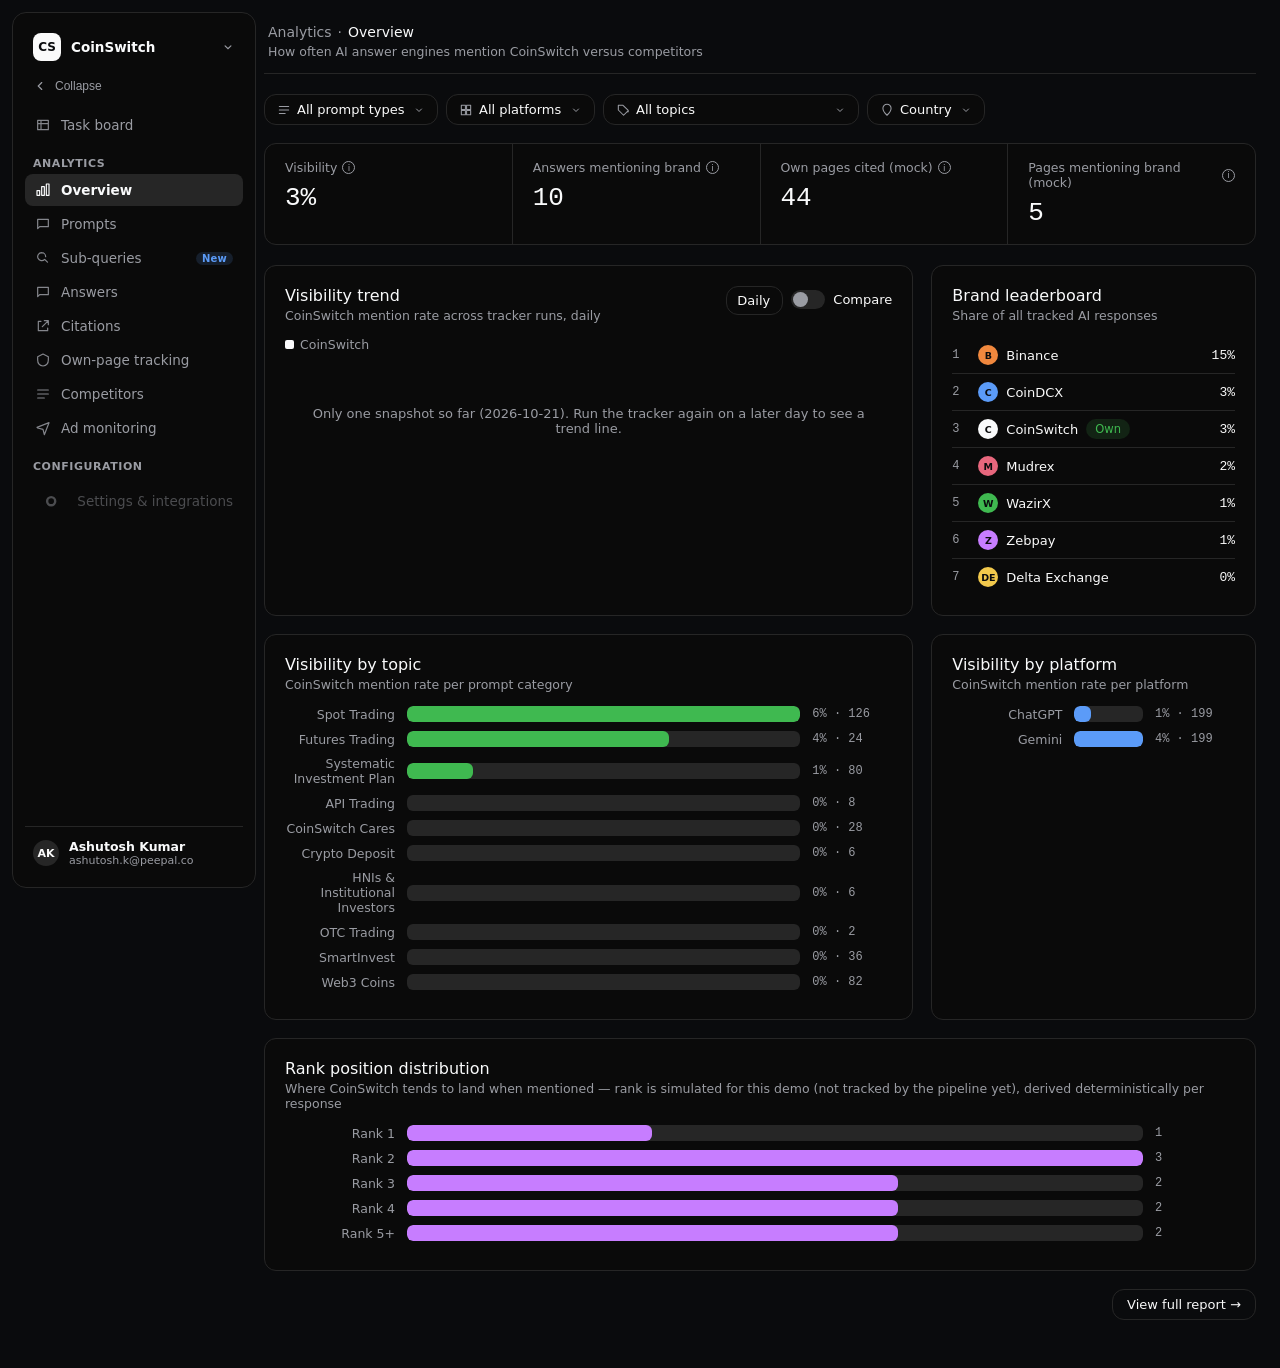
==== index.html @ d5705099 "Rebuild dashboard as dark-mode analytics UI with 9-page sidebar nav Retheme to the near-monochrome d" ====
<!DOCTYPE html>
<html lang="en">
<head>
<meta charset="UTF-8">
<meta name="viewport" content="width=device-width, initial-scale=1.0">
<title>AI Visibility Tracker — Overview</title>
<link rel="stylesheet" href="assets/style.css">
</head>
<body>
<div class="app-shell">
  <div class="main-area">
    <div class="content-wrap">
      <div id="title-bar"></div>

      <div class="filter-bar" id="filter-bar">
        <span class="filter-spacer"></span>
      </div>

      <div class="metric-strip" id="metric-strip"></div>

      <div class="content-grid">
        <div class="card">
          <div class="card-head">
            <div>
              <h2 class="card-title">Visibility trend</h2>
              <p class="card-sub">CoinSwitch mention rate across tracker runs, daily</p>
            </div>
            <div class="card-tools">
              <label class="filter-pill" style="padding:6px 10px;">
                <select id="group-by"><option value="daily">Daily</option></select>
              </label>
              <span id="compare-switch-mount"></span>
            </div>
          </div>
          <div class="legend" id="trend-legend"></div>
          <div id="trend-chart"></div>
        </div>

        <div class="card">
          <div class="card-head">
            <div>
              <h2 class="card-title">Brand leaderboard</h2>
              <p class="card-sub">Share of all tracked AI responses</p>
            </div>
          </div>
          <div id="leaderboard"></div>
        </div>
      </div>

      <div class="content-grid">
        <div class="card">
          <div class="card-head">
            <div>
              <h2 class="card-title">Visibility by topic</h2>
              <p class="card-sub">CoinSwitch mention rate per prompt category</p>
            </div>
          </div>
          <div id="topic-bars"></div>
        </div>
        <div class="card">
          <div class="card-head">
            <div>
              <h2 class="card-title">Visibility by platform</h2>
              <p class="card-sub">CoinSwitch mention rate per platform</p>
            </div>
          </div>
          <div id="platform-bars"></div>
        </div>
      </div>

      <div class="card">
        <div class="card-head">
          <div>
            <h2 class="card-title">Rank position distribution</h2>
            <p class="card-sub">Where CoinSwitch tends to land when mentioned — rank is simulated for this demo (not tracked by the pipeline yet), derived deterministically per response</p>
          </div>
        </div>
        <div id="rank-bars"></div>
      </div>

      <div style="text-align:right; margin-top:4px;">
        <a class="btn btn-ghost" href="prompts.html">View full report →</a>
      </div>
    </div>
  </div>
</div>

<script src="assets/data.js"></script>
<script src="assets/mock-data.js"></script>
<script>
async function init() {
  renderNav('index.html');
  renderTitleBar(document.getElementById('title-bar'), 'Analytics', 'Overview', 'How often AI answer engines mention CoinSwitch versus competitors');

  const data = await loadData();
  const { competitors, platforms, runs } = data;
  const OWN = competitors.includes(OWN_BRAND) ? OWN_BRAND : competitors[0];

  // filters (date range / prompt type / platform / topic / country)
  const bar = document.getElementById('filter-bar');
  const spacer = bar.querySelector('.filter-spacer');
  const categories = [...new Set(runs.map(r => r.category).filter(Boolean))].sort();
  const fType = buildFilterPill(bar, 'type', 'All prompt types', ['Branded', 'Non-branded']);
  const fPlatform = buildFilterPill(bar, 'platform', 'All platforms', platforms);
  const fTopic = buildFilterPill(bar, 'topic', 'All topics', categories);
  const fCountry = buildFilterPill(bar, 'country', 'Country', ['India']);
  bar.insertBefore(fType.closest('.filter-pill'), spacer);
  bar.insertBefore(fPlatform.closest('.filter-pill'), spacer);
  bar.insertBefore(fTopic.closest('.filter-pill'), spacer);
  bar.insertBefore(fCountry.closest('.filter-pill'), spacer);

  const compareMount = document.getElementById('compare-switch-mount');
  let compareOn = false;
  buildSwitch(compareMount, 'Compare', false, (val) => { compareOn = val; renderAll(); });

  function filteredRuns() {
    return runs.filter(r =>
      (!fPlatform.value || r.platform === fPlatform.value) &&
      (!fTopic.value || r.category === fTopic.value) &&
      (!fType.value || classifyPromptType(r.prompt, competitors) === fType.value)
    );
  }

  async function renderAll() {
    const fr = filteredRuns();
    const totalRuns = fr.length;
    const uniquePrompts = new Set(fr.map(r => r.prompt)).size;
    const ownRuns = fr.filter(r => r.mentions.includes(OWN));
    const mentionRate = totalRuns ? Math.round((ownRuns.length / totalRuns) * 100) : 0;

    // mock-derived metrics the real pipeline doesn't capture
    const ownPages = mockOwnPages();
    const ownPagesCited = ownPages.reduce((n, p) => n + p.citations, 0);
    const pagesWithMentions = ownPages.filter(p => p.mentions > 0).length;

    document.getElementById('metric-strip').innerHTML = [
      { label: 'Visibility', info: 'Share of filtered responses mentioning CoinSwitch', value: mentionRate + '%' },
      { label: 'Answers mentioning brand', info: 'Responses naming CoinSwitch', value: String(ownRuns.length) },
      { label: 'Own pages cited (mock)', info: 'Simulated — citations.json not yet tracked by the pipeline', value: String(ownPagesCited) },
      { label: 'Pages mentioning brand (mock)', info: 'Simulated own-page tracking sample', value: String(pagesWithMentions) },
    ].map(m => `
      <div class="metric-cell">
        <div class="metric-label">${esc(m.label)} <span class="info" title="${esc(m.info)}">i</span></div>
        <div class="metric-value mono">${esc(m.value)}</div>
      </div>
    `).join('');

    // trend chart
    const history = await loadHistory();
    document.getElementById('trend-legend').innerHTML = (compareOn ? competitors : [OWN]).map(c => `
      <div class="legend-item"><span class="legend-dot" style="background:${c === OWN ? 'var(--white-line)' : colorForBrand(c, competitors)}"></span>${esc(c)}</div>
    `).join('');
    renderTrendChart(document.getElementById('trend-chart'), history, competitors, { compareOn, ownBrand: OWN });

    // leaderboard
    const counts = brandCounts(competitors, fr);
    const sorted = competitors.map(c => ({ name: c, count: counts[c] || 0, pct: totalRuns ? Math.round(((counts[c] || 0) / totalRuns) * 100) : 0 }))
      .sort((a, b) => b.count - a.count);
    document.getElementById('leaderboard').innerHTML = totalRuns ? sorted.map((d, i) => `
      <div class="leader-row">
        <div class="leader-rank">${i + 1}</div>
        <div class="leader-name">${brandInitialsHTML(d.name, competitors)} ${esc(d.name)} ${d.name === OWN ? chip('Own', 'own') : ''}</div>
        <div class="leader-value">${d.pct}%</div>
      </div>
    `).join('') : '<div class="empty-state">No data yet.</div>';

    // topic-wise visibility (own brand mention rate per category)
    const topicRows = categories.map(cat => {
      const catRuns = fr.filter(r => r.category === cat);
      const pct = catRuns.length ? Math.round((catRuns.filter(r => r.mentions.includes(OWN)).length / catRuns.length) * 100) : 0;
      return { name: cat, pct, count: catRuns.length };
    }).sort((a, b) => b.pct - a.pct);
    const maxTopic = Math.max(1, ...topicRows.map(d => d.pct));
    document.getElementById('topic-bars').innerHTML = topicRows.length ? topicRows.map(d => `
      <div class="bar-row">
        <div class="name">${esc(d.name)}</div>
        <div class="bar-track"><div class="bar-fill" style="width:${(d.pct/maxTopic)*100}%; background:var(--green);"></div></div>
        <div class="count">${d.pct}% · ${d.count}</div>
      </div>
    `).join('') : '<div class="empty-state">No topics to show.</div>';

    // platform-wise visibility (own brand)
    const platRows = platforms.map(p => {
      const pRuns = fr.filter(r => r.platform === p);
      const pct = pRuns.length ? Math.round((pRuns.filter(r => r.mentions.includes(OWN)).length / pRuns.length) * 100) : 0;
      return { name: p, pct, count: pRuns.length };
    });
    const maxPlat = Math.max(1, ...platRows.map(d => d.pct));
    document.getElementById('platform-bars').innerHTML = platRows.length ? platRows.map(d => `
      <div class="bar-row">
        <div class="name">${esc(d.name)}</div>
        <div class="bar-track"><div class="bar-fill" style="width:${(d.pct/maxPlat)*100}%; background:var(--blue);"></div></div>
        <div class="count">${d.pct}% · ${d.count}</div>
      </div>
    `).join('') : '<div class="empty-state">No platforms to show.</div>';

    // rank distribution (simulated — see card subtitle)
    const rankCounts = { '1': 0, '2': 0, '3': 0, '4': 0, '5+': 0 };
    ownRuns.forEach(r => { const rk = String(mockRank(r, OWN)); if (rankCounts[rk] !== undefined) rankCounts[rk]++; });
    const maxRank = Math.max(1, ...Object.values(rankCounts));
    document.getElementById('rank-bars').innerHTML = ownRuns.length ? Object.entries(rankCounts).map(([rk, c]) => `
      <div class="bar-row">
        <div class="name">Rank ${esc(rk)}</div>
        <div class="bar-track"><div class="bar-fill" style="width:${(c/maxRank)*100}%; background:var(--series-5);"></div></div>
        <div class="count">${c}</div>
      </div>
    `).join('') : '<div class="empty-state">No mentions to rank yet.</div>';
  }

  setMetaLine(data);
  [fType, fPlatform, fTopic, fCountry].forEach(el => el.addEventListener('change', renderAll));
  renderAll();
}
init();
</script>
</body>
</html>
---- assets/style.css ----
:root {
  color-scheme: dark;
  --background: #0A0B0D;
  --card: hsl(0 0% 3.9%);
  --card-2: hsl(0 0% 6.5%);
  --muted: hsl(0 0% 14.9%);
  --border: hsl(0 0% 14.9%);
  --ring: hsl(0 0% 20%);
  --foreground: hsl(0 0% 98%);
  --title: #F9FAFB;
  --muted-fg: #9A9CA3;
  --table-header-fg: rgb(115,115,115);
  --radius: 8px;
  --radius-lg: 12px;

  --blue: #5B9BF8;
  --blue-soft: rgba(91,155,248,0.14);
  --green: #3FB950;
  --green-soft: rgba(63,185,80,0.14);
  --orange: #F0883E;
  --orange-soft: rgba(240,136,62,0.14);
  --grey-chip-fg: #B9BBC2;
  --grey-chip-bg: hsl(0 0% 16%);
  --white-line: #F9FAFB;

  --series-1: #F9FAFB;
  --series-2: #5B9BF8;
  --series-3: #F0883E;
  --series-4: #3FB950;
  --series-5: #C77DFF;
  --series-6: #F2C94C;
  --series-7: #E8677D;
  --series-other: #6B6E76;

  --font-sans: "Inter", -apple-system, "SF Pro Rounded", "Segoe UI", ui-rounded, system-ui, sans-serif;
  --font-mono: ui-monospace, "SF Mono", "Cascadia Mono", "Roboto Mono", Menlo, Consolas, monospace;
}

* { box-sizing: border-box; }
html, body { height: 100%; }
body {
  margin: 0;
  background: var(--background);
  color: var(--foreground);
  font-family: var(--font-sans);
  -webkit-font-smoothing: antialiased;
  font-size: 14px;
}
a { color: var(--blue); }
.mono { font-family: var(--font-mono); font-variant-numeric: tabular-nums; }

/* ---------------- App shell ---------------- */
.app-shell { display: flex; min-height: 100vh; }
.main-area { flex: 1; min-width: 0; padding: 16px 24px 48px 0; }
body.has-sidebar .main-area { margin-left: 264px; }
.content-wrap { max-width: 1280px; }
.content-wrap.full-bleed { max-width: none; }

.sidebar-toggle {
  display: none;
  position: fixed;
  top: 14px;
  left: 14px;
  z-index: 40;
  width: 38px;
  height: 38px;
  align-items: center;
  justify-content: center;
  background: var(--card);
  border: 1px solid var(--border);
  border-radius: var(--radius);
  color: var(--foreground);
  cursor: pointer;
}
.sidebar-toggle svg { width: 18px; height: 18px; }
.sidebar-overlay {
  display: none;
  position: fixed;
  inset: 0;
  background: rgba(0,0,0,0.55);
  z-index: 29;
}

.sidebar {
  position: fixed;
  top: 12px;
  left: 12px;
  bottom: 12px;
  width: 244px;
  background: var(--card);
  border: 1px solid var(--border);
  border-radius: 14px;
  padding: 12px;
  display: flex;
  flex-direction: column;
  z-index: 30;
  overflow: hidden;
}
.workspace-switch {
  display: flex;
  align-items: center;
  gap: 10px;
  padding: 8px;
  border-radius: var(--radius);
  cursor: default;
  user-select: none;
}
.workspace-switch:hover { background: var(--muted); }
.workspace-mark {
  display: inline-flex; align-items: center; justify-content: center;
  width: 28px; height: 28px; border-radius: 8px;
  background: var(--foreground); color: #0A0B0D;
  font-size: 12px; font-weight: 700; flex-shrink: 0;
}
.workspace-name { font-size: 13.5px; font-weight: 600; color: var(--title); flex: 1; }
.workspace-switch .chev { width: 14px; height: 14px; color: var(--muted-fg); }
.sidebar-collapse {
  display: flex; align-items: center; gap: 8px;
  background: none; border: none; color: var(--muted-fg);
  font-size: 12px; padding: 6px 8px; margin: 4px 0 10px; cursor: pointer; border-radius: var(--radius);
  width: 100%; text-align: left;
}
.sidebar-collapse:hover { background: var(--muted); color: var(--foreground); }
.sidebar-scroll { flex: 1; overflow-y: auto; display: flex; flex-direction: column; gap: 16px; padding-bottom: 8px; }
.sidebar-group-label {
  font-size: 11px; font-weight: 600; text-transform: uppercase; letter-spacing: 0.05em;
  color: var(--muted-fg); padding: 0 8px; margin-bottom: 4px;
}
.sidebar-nav { display: flex; flex-direction: column; gap: 2px; }
.sidebar a.nav-link, .sidebar .nav-link-disabled {
  display: flex; align-items: center; gap: 10px;
  padding: 8px 10px; font-size: 13.5px; font-weight: 500;
  color: var(--muted-fg); text-decoration: none; border-radius: var(--radius);
  white-space: nowrap; position: relative;
}
.sidebar a.nav-link svg { width: 16px; height: 16px; flex-shrink: 0; opacity: 0.85; }
.sidebar a.nav-link:hover { background: var(--muted); color: var(--foreground); }
.sidebar a.nav-link.active { background: var(--muted); color: var(--title); font-weight: 600; }
.sidebar a.nav-link.active svg { opacity: 1; }
.sidebar .nav-link-disabled { opacity: 0.45; cursor: default; }
.nav-badge-new {
  margin-left: auto; font-size: 10px; font-weight: 700; letter-spacing: 0.02em;
  color: var(--blue); background: var(--blue-soft); padding: 1px 6px; border-radius: 999px;
}
.sidebar-account {
  display: flex; align-items: center; gap: 10px; padding: 8px;
  border-top: 1px solid var(--border); margin-top: 8px; padding-top: 12px;
}
.sidebar-account .avatar {
  width: 26px; height: 26px; border-radius: 999px; background: var(--muted);
  display: flex; align-items: center; justify-content: center; font-size: 11px; font-weight: 600; flex-shrink: 0;
}
.sidebar-account .who { flex: 1; min-width: 0; }
.sidebar-account .who .name { font-size: 12.5px; font-weight: 600; color: var(--title); white-space: nowrap; overflow: hidden; text-overflow: ellipsis; }
.sidebar-account .who .email { font-size: 11px; color: var(--muted-fg); white-space: nowrap; overflow: hidden; text-overflow: ellipsis; }

@media (max-width: 900px) {
  .sidebar-toggle { display: inline-flex; }
  .sidebar { transform: translateX(-120%); transition: transform 0.2s ease; }
  body.sidebar-open .sidebar { transform: translateX(0); }
  body.sidebar-open .sidebar-overlay { display: block; }
  body.has-sidebar .main-area { margin-left: 0; }
  .main-area { padding-top: 60px; }
}

/* ---------------- Breadcrumb / title bar ---------------- */
.title-bar { padding: 8px 4px 14px; border-bottom: 1px solid var(--border); margin-bottom: 20px; }
.breadcrumb { font-size: 14px; font-weight: 500; }
.breadcrumb .section { color: var(--muted-fg); }
.breadcrumb .sep { color: var(--muted-fg); margin: 0 6px; }
.breadcrumb .page { color: var(--title); }
.page-sub { margin: 4px 0 0; font-size: 12.5px; color: var(--muted-fg); }

/* ---------------- Filter bar ---------------- */
.filter-bar { display: flex; flex-wrap: wrap; gap: 8px; margin-bottom: 18px; align-items: center; }
.filter-pill {
  display: inline-flex; align-items: center; gap: 6px;
  border: 1px solid var(--border); background: var(--card);
  color: var(--foreground); border-radius: var(--radius-lg);
  padding: 7px 12px; font-size: 13px; font-family: var(--font-sans);
  cursor: pointer; position: relative;
}
.filter-pill:hover { border-color: var(--ring); background: var(--card-2); }
.filter-pill svg.lead { width: 14px; height: 14px; color: var(--muted-fg); flex-shrink: 0; }
.filter-pill svg.chev { width: 12px; height: 12px; color: var(--muted-fg); flex-shrink: 0; }
.filter-pill select {
  appearance: none; background: none; border: none; color: var(--foreground);
  font-size: 13px; font-family: inherit; cursor: pointer; padding-right: 2px;
}
.filter-pill select:focus { outline: none; }
.filter-pill option { background: var(--card); color: var(--foreground); }
.filter-spacer { flex: 1; }

.dropdown-panel {
  position: absolute; top: calc(100% + 6px); left: 0; min-width: 220px; z-index: 20;
  background: var(--card-2); border: 1px solid var(--border); border-radius: var(--radius);
  padding: 8px; display: none;
}
.dropdown-panel.open { display: block; }
.dropdown-check { display: flex; align-items: center; gap: 8px; padding: 6px 8px; font-size: 13px; border-radius: 6px; cursor: pointer; }
.dropdown-check:hover { background: var(--muted); }
.dropdown-actions { display: flex; justify-content: space-between; padding: 8px 4px 2px; border-top: 1px solid var(--border); margin-top: 6px; }
.dropdown-actions button {
  background: none; border: none; color: var(--blue); font-size: 12.5px; cursor: pointer; font-family: inherit;
}

/* ---------------- Buttons ---------------- */
.btn {
  display: inline-flex; align-items: center; gap: 6px;
  border-radius: var(--radius-lg); padding: 7px 14px; font-size: 13px; font-weight: 500;
  font-family: var(--font-sans); cursor: pointer; border: 1px solid transparent;
  text-decoration: none;
}
.btn svg { width: 14px; height: 14px; }
.btn-primary { background: var(--foreground); color: #0A0B0D; }
.btn-primary:hover { opacity: 0.88; }
.btn-ghost { background: transparent; color: var(--foreground); border-color: var(--border); }
.btn-ghost:hover { background: var(--muted); }
.btn[disabled] { opacity: 0.4; cursor: not-allowed; }

/* ---------------- Metric strip ---------------- */
.metric-strip {
  display: flex; border: 1px solid var(--border); background: var(--card);
  border-radius: var(--radius-lg); margin-bottom: 20px; overflow: hidden; flex-wrap: wrap;
}
.metric-cell { flex: 1; min-width: 160px; padding: 16px 20px; position: relative; }
.metric-cell + .metric-cell { border-left: 1px solid var(--border); }
.metric-label { display: flex; align-items: center; gap: 5px; font-size: 12.5px; color: var(--muted-fg); margin-bottom: 8px; }
.metric-label .info { width: 13px; height: 13px; border-radius: 999px; border: 1px solid var(--muted-fg); color: var(--muted-fg); font-size: 9px; display: inline-flex; align-items: center; justify-content: center; cursor: help; flex-shrink: 0; }
.metric-value { font-family: var(--font-mono); font-size: 26px; font-weight: 500; color: var(--title); }
.metric-delta { font-size: 11.5px; margin-top: 4px; color: var(--muted-fg); }
.metric-delta.up { color: var(--green); }
.metric-delta.down { color: var(--orange); }

/* ---------------- Cards / grid ---------------- */
.card {
  background: var(--card); border: 1px solid var(--border); border-radius: var(--radius-lg);
  padding: 20px; margin-bottom: 18px;
}
.card-head { display: flex; align-items: flex-start; justify-content: space-between; gap: 12px; margin-bottom: 14px; }
.card-title { font-size: 16px; font-weight: 500; color: var(--title); margin: 0; }
.card-sub { font-size: 12.5px; color: var(--muted-fg); margin: 3px 0 0; }
.card-tools { display: flex; gap: 8px; align-items: center; flex-wrap: wrap; }

.content-grid { display: grid; grid-template-columns: 2fr 1fr; gap: 18px; align-items: stretch; }
@media (max-width: 980px) { .content-grid { grid-template-columns: 1fr; } }

.legend { display: flex; flex-wrap: wrap; gap: 14px; margin-bottom: 14px; }
.legend-item { display: flex; align-items: center; gap: 6px; font-size: 12.5px; color: var(--muted-fg); }
.legend-dot { width: 9px; height: 9px; border-radius: 2px; flex-shrink: 0; }

/* leaderboard */
.leader-row { display: flex; align-items: center; gap: 10px; padding: 8px 0; border-bottom: 1px solid var(--border); }
.leader-row:last-child { border-bottom: none; }
.leader-rank { width: 16px; font-size: 12px; color: var(--muted-fg); font-family: var(--font-mono); flex-shrink: 0; }
.leader-name { flex: 1; min-width: 0; font-size: 13px; display: flex; align-items: center; gap: 8px; }
.leader-value { font-family: var(--font-mono); font-size: 13px; color: var(--foreground); flex-shrink: 0; }

/* distribution bars */
.bar-row { display: flex; align-items: center; gap: 12px; margin-bottom: 9px; }
.bar-row .name { width: 110px; flex-shrink: 0; font-size: 12.5px; color: var(--muted-fg); text-align: right; }
.bar-track { flex: 1; background: var(--muted); border-radius: 6px; height: 16px; position: relative; overflow: hidden; }
.bar-fill { height: 100%; border-radius: 6px; }
.bar-row .count { width: 80px; flex-shrink: 0; font-size: 12px; color: var(--muted-fg); font-family: var(--font-mono); }

/* avatars / brand initials */
.brand-pill { display: inline-flex; align-items: center; gap: 7px; }
.initial-circle {
  width: 20px; height: 20px; border-radius: 999px; flex-shrink: 0;
  display: inline-flex; align-items: center; justify-content: center;
  font-size: 9.5px; font-weight: 700; color: #0A0B0D;
}
.initial-circle.lg { width: 28px; height: 28px; font-size: 11px; }
.platform-icon { width: 20px; height: 20px; border-radius: 999px; display: inline-flex; align-items: center; justify-content: center; font-size: 9.5px; font-weight: 700; color: #fff; flex-shrink: 0; }
.platform-overflow { width: 20px; height: 20px; border-radius: 999px; background: var(--muted); color: var(--muted-fg); font-size: 9.5px; display: inline-flex; align-items: center; justify-content: center; }
.platform-stack { display: inline-flex; }
.platform-stack .platform-icon, .platform-stack .platform-overflow { margin-left: -6px; border: 2px solid var(--card); }
.platform-stack .platform-icon:first-child { margin-left: 0; }

/* ---------------- Status chips ---------------- */
.chip { display: inline-flex; align-items: center; gap: 4px; font-size: 11.5px; font-weight: 500; padding: 3px 9px; border-radius: 999px; white-space: nowrap; }
.chip-own { background: var(--green-soft); color: var(--green); }
.chip-competitor { background: var(--orange-soft); color: var(--orange); }
.chip-neutral { background: var(--grey-chip-bg); color: var(--grey-chip-fg); }
.chip-new { background: var(--blue-soft); color: var(--blue); }
.chip-yes { background: var(--green-soft); color: var(--green); }
.chip-no { background: var(--grey-chip-bg); color: var(--grey-chip-fg); }
.mention-chip { display: inline-block; padding: 2px 8px; border-radius: 999px; font-size: 11px; color: #0A0B0D; margin: 2px 4px 2px 0; white-space: nowrap; font-weight: 600; }

/* ---------------- Table ---------------- */
.table-card { background: var(--card); border: 1px solid var(--border); border-radius: var(--radius-lg); overflow: hidden; margin-bottom: 18px; }
.table-scroll { overflow-x: auto; }
table { width: 100%; border-collapse: collapse; font-size: 14px; }
thead th {
  text-align: left; font-size: 14px; font-weight: 500; color: var(--table-header-fg);
  background: var(--card-2); padding: 12px 16px; white-space: nowrap; border-bottom: 1px solid var(--border);
}
thead th.num, tbody td.num { text-align: right; }
tbody td { padding: 14px 16px; border-bottom: 1px solid var(--border); vertical-align: top; color: var(--foreground); }
tbody tr:last-child td { border-bottom: none; }
tbody tr.clickable { cursor: pointer; }
tbody tr.clickable:hover { background: var(--card-2); }
td.mono, th.mono { font-family: var(--font-mono); }
.response-cell { max-width: 360px; color: var(--muted-fg); font-size: 12.5px; }
.no-mentions { color: var(--muted-fg); font-style: italic; font-size: 12.5px; }
.cell-link { color: var(--blue); text-decoration: none; }
.cell-link:hover { text-decoration: underline; }

.table-footer { display: flex; align-items: center; justify-content: space-between; gap: 12px; padding: 10px 16px; border-top: 1px solid var(--border); flex-wrap: wrap; }
.table-footer .rows-per-page { display: flex; align-items: center; gap: 6px; font-size: 12.5px; color: var(--muted-fg); }
.table-footer select { background: var(--card-2); color: var(--foreground); border: 1px solid var(--border); border-radius: 6px; padding: 4px 6px; font-size: 12.5px; }
.pagination { display: flex; align-items: center; gap: 4px; }
.pagination button {
  min-width: 28px; height: 28px; padding: 0 6px; border-radius: 6px; border: 1px solid transparent;
  background: none; color: var(--muted-fg); font-size: 12.5px; cursor: pointer; font-family: var(--font-mono);
}
.pagination button:hover { background: var(--muted); color: var(--foreground); }
.pagination button.active { background: var(--muted); color: var(--title); border-color: var(--border); }
.pagination button:disabled { opacity: 0.35; cursor: not-allowed; }
.pagination .ellipsis { color: var(--muted-fg); padding: 0 2px; }

/* heatmap */
.heatmap-scroll { overflow-x: auto; }
.heatmap { border-collapse: collapse; font-size: 13px; width: 100%; }
.heatmap th, .heatmap td { padding: 10px 14px; text-align: center; white-space: nowrap; border-bottom: 1px solid var(--border); }
.heatmap thead th { background: var(--card-2); color: var(--table-header-fg); font-weight: 500; font-size: 13px; }
.heatmap td.row-label, .heatmap th.row-label { text-align: left; position: sticky; left: 0; background: var(--card); color: var(--foreground); font-weight: 500; }
.heatmap td.pinned { position: sticky; left: 150px; font-weight: 600; }
.heatmap-cell { font-family: var(--font-mono); border-radius: 6px; padding: 4px 8px; display: inline-block; min-width: 36px; }

/* ---------------- Toggle / switch ---------------- */
.switch { position: relative; display: inline-flex; align-items: center; gap: 8px; cursor: pointer; font-size: 13px; color: var(--foreground); user-select: none; }
.switch input { display: none; }
.switch .track { width: 34px; height: 19px; background: var(--muted); border-radius: 999px; position: relative; transition: background 0.15s; flex-shrink: 0; }
.switch .thumb { position: absolute; top: 2px; left: 2px; width: 15px; height: 15px; border-radius: 999px; background: var(--muted-fg); transition: transform 0.15s, background 0.15s; }
.switch input:checked + .track { background: var(--blue-soft); }
.switch input:checked + .track .thumb { transform: translateX(15px); background: var(--blue); }

/* ---------------- Search input ---------------- */
.search-input { position: relative; display: inline-flex; align-items: center; }
.search-input svg { position: absolute; left: 10px; width: 14px; height: 14px; color: var(--muted-fg); pointer-events: none; }
.search-input input {
  background: var(--card); border: 1px solid var(--border); border-radius: var(--radius-lg);
  padding: 7px 12px 7px 30px; font-size: 13px; color: var(--foreground); font-family: inherit; min-width: 200px;
}
.search-input input:focus { outline: none; border-color: var(--ring); }

/* ---------------- Empty state ---------------- */
.empty-state { text-align: center; padding: 40px 10px; color: var(--muted-fg); font-size: 13px; }

/* ---------------- Drawer ---------------- */
.drawer-overlay { position: fixed; inset: 0; background: rgba(0,0,0,0.6); z-index: 50; opacity: 0; pointer-events: none; transition: opacity 0.18s; }
.drawer-overlay.open { opacity: 1; pointer-events: auto; }
.drawer {
  position: fixed; top: 0; right: 0; bottom: 0; width: min(460px, 94vw);
  background: var(--card); border-left: 1px solid var(--border); z-index: 51;
  transform: translateX(100%); transition: transform 0.2s ease; display: flex; flex-direction: column;
}
.drawer-overlay.open .drawer { transform: translateX(0); }
.drawer-head { display: flex; align-items: center; justify-content: space-between; padding: 16px 18px; border-bottom: 1px solid var(--border); }
.drawer-head .title { font-size: 14px; font-weight: 500; color: var(--title); }
.drawer-close { background: none; border: none; color: var(--muted-fg); cursor: pointer; width: 26px; height: 26px; border-radius: 6px; }
.drawer-close:hover { background: var(--muted); color: var(--foreground); }
.drawer-body { padding: 18px; overflow-y: auto; flex: 1; }
.drawer-section { margin-bottom: 18px; }
.drawer-label { font-size: 11.5px; color: var(--muted-fg); margin-bottom: 6px; text-transform: uppercase; letter-spacing: 0.04em; }
.prompt-bubble { background: var(--muted); border-radius: 12px; padding: 12px 14px; font-size: 13.5px; line-height: 1.5; }
.answer-text { font-size: 13.5px; line-height: 1.65; color: var(--foreground); white-space: pre-wrap; }
.source-chip-list { display: flex; flex-wrap: wrap; gap: 6px; }

/* ---------------- Onboarding tooltip ---------------- */
.tip-bubble {
  position: absolute; background: var(--foreground); color: #0A0B0D; font-size: 12.5px;
  padding: 10px 12px; border-radius: 10px; max-width: 220px; z-index: 25; line-height: 1.4;
}
.tip-bubble::after { content: ''; position: absolute; top: -6px; left: 18px; width: 12px; height: 12px; background: var(--foreground); transform: rotate(45deg); }
.tip-bubble .tip-dismiss { display: block; margin-top: 8px; font-size: 11.5px; text-decoration: underline; cursor: pointer; }

/* ---------------- Kanban ---------------- */
.kanban-board { display: grid; grid-template-columns: repeat(4, minmax(260px, 1fr)); gap: 14px; overflow-x: auto; }
.kanban-col { background: var(--card); border: 1px solid var(--border); border-radius: var(--radius-lg); padding: 12px; min-height: 200px; }
.kanban-col-head { display: flex; align-items: center; justify-content: space-between; padding: 4px 4px 12px; }
.kanban-col-title { font-size: 13px; font-weight: 600; color: var(--title); }
.kanban-count { font-size: 11.5px; color: var(--muted-fg); background: var(--muted); padding: 1px 7px; border-radius: 999px; }
.kanban-week { font-size: 11px; color: var(--muted-fg); text-transform: uppercase; letter-spacing: 0.04em; margin: 10px 2px 6px; }
.kanban-card {
  background: var(--card-2); border: 1px solid var(--border); border-radius: var(--radius);
  padding: 10px 12px; margin-bottom: 8px; cursor: grab; font-size: 12.5px;
}
.kanban-card.dragging { opacity: 0.4; }
.kanban-card .kc-title { color: var(--foreground); font-weight: 500; margin-bottom: 6px; }
.kanban-card.completed .kc-title { text-decoration: line-through; color: var(--muted-fg); }
.kanban-card .kc-meta { display: flex; align-items: center; gap: 6px; flex-wrap: wrap; }
.kanban-col.dragover { outline: 1px dashed var(--ring); outline-offset: -4px; }
.dropzone-hint { border: 1px dashed var(--border); border-radius: var(--radius); padding: 10px; text-align: center; font-size: 11.5px; color: var(--muted-fg); margin-bottom: 8px; }

.progress-ring circle { fill: none; stroke-width: 6; }
.progress-ring .bg { stroke: var(--muted); }
.progress-ring .fg { stroke: var(--green); stroke-linecap: round; transform: rotate(-90deg); transform-origin: 50% 50%; }

/* Task detail modal */
.modal-overlay { position: fixed; inset: 0; background: rgba(0,0,0,0.6); z-index: 50; display: none; align-items: center; justify-content: center; }
.modal-overlay.open { display: flex; }
.modal { width: min(640px, 92vw); max-height: 86vh; background: var(--card); border: 1px solid var(--border); border-radius: var(--radius-lg); display: flex; flex-direction: column; overflow: hidden; }
.modal-head { display: flex; align-items: center; justify-content: space-between; padding: 14px 18px; border-bottom: 1px solid var(--border); }
.modal-tabs { display: flex; gap: 4px; padding: 10px 18px 0; }
.modal-tab { background: none; border: none; color: var(--muted-fg); font-size: 13px; padding: 8px 10px; cursor: pointer; border-bottom: 2px solid transparent; font-family: inherit; }
.modal-tab.active { color: var(--title); border-color: var(--foreground); }
.modal-body { padding: 16px 18px; overflow-y: auto; flex: 1; }
.editor-toolbar { display: flex; gap: 4px; margin-bottom: 8px; }
.editor-toolbar button { width: 26px; height: 26px; border-radius: 6px; border: 1px solid var(--border); background: var(--card-2); color: var(--foreground); cursor: pointer; font-size: 12px; }
.editor-toolbar button:hover { background: var(--muted); }
.editor-surface { border: 1px solid var(--border); border-radius: var(--radius); padding: 12px; min-height: 160px; font-size: 13.5px; line-height: 1.6; }
.editor-surface:focus { outline: none; border-color: var(--ring); }
.prop-row { display: flex; justify-content: space-between; padding: 8px 0; border-bottom: 1px solid var(--border); font-size: 13px; }
.prop-row:last-child { border-bottom: none; }
.prop-row .k { color: var(--muted-fg); }

/* misc */
.checkbox { width: 15px; height: 15px; accent-color: var(--blue); }
hr.hair { border: none; border-top: 1px solid var(--border); margin: 18px 0; }
.text-muted { color: var(--muted-fg); }
.stack-gap { display: flex; flex-direction: column; gap: 8px; }

/* ---------------- Legacy compatibility (content-plan.html, pre-redesign pages) ---------------- */
.wrap { max-width: 1180px; margin: 0 auto; padding: 32px 28px 80px; }
body.has-sidebar .wrap { margin-left: 264px; }
@media (max-width: 900px) { body.has-sidebar .wrap { margin-left: 0; padding-top: 64px; } }
header h1 { font-size: 22px; margin: 0 0 4px; letter-spacing: -0.01em; color: var(--title); }
header p { margin: 0; color: var(--muted-fg); font-size: 14px; }
header { margin-bottom: 24px; }
.panel { background: var(--card); border: 1px solid var(--border); border-radius: var(--radius-lg); padding: 20px 22px; margin-bottom: 18px; }
.panel h2 { font-size: 15px; margin: 0 0 2px; font-weight: 600; color: var(--title); }
.panel .panel-sub { font-size: 12.5px; color: var(--muted-fg); margin: 0 0 18px; }
.filters { display: flex; gap: 10px; flex-wrap: wrap; margin-bottom: 14px; }
.filters select { background: var(--card-2); color: var(--foreground); border: 1px solid var(--border); border-radius: 6px; padding: 6px 10px; font-size: 13px; font-family: inherit; }
.stat-row { display: grid; grid-template-columns: repeat(auto-fit, minmax(180px, 1fr)); gap: 14px; margin-bottom: 28px; }
.stat-tile { background: var(--card); border: 1px solid var(--border); border-radius: 12px; padding: 18px 20px; }
.stat-tile .label { font-size: 12px; color: var(--muted-fg); margin-bottom: 8px; font-weight: 500; }
.stat-tile .value { font-size: 26px; font-weight: 600; letter-spacing: -0.01em; color: var(--title); }
.stat-tile .sub { font-size: 12px; color: var(--muted-fg); margin-top: 6px; }
.platform-grid { display: grid; grid-template-columns: repeat(auto-fit, minmax(300px, 1fr)); gap: 16px; }
.platform-card { border: 1px solid var(--border); border-radius: 12px; padding: 16px 18px; background: var(--card-2); }
.platform-card h3 { margin: 0 0 10px; font-size: 13px; color: var(--muted-fg); font-weight: 600; }
.mini-bar-row { display: flex; align-items: center; gap: 8px; margin-bottom: 6px; }
.mini-bar-row .name { width: 90px; font-size: 11.5px; color: var(--muted-fg); text-align: right; flex-shrink: 0; }
.mini-track { flex: 1; background: var(--muted); border-radius: 3px; height: 12px; }
.mini-fill { height: 100%; border-radius: 3px; }
.mini-bar-row .count { width: 60px; flex-shrink: 0; font-size: 11px; color: var(--muted-fg); font-family: var(--font-mono); }
.platform-chip { display: inline-block; padding: 2px 8px; border-radius: 999px; font-size: 11.5px; background: var(--muted); color: var(--foreground); white-space: nowrap; }
.table-wrap { max-height: 600px; overflow-y: auto; border: 1px solid var(--border); border-radius: 8px; }
.table-wrap table { margin: 0; }
.table-wrap thead th { position: sticky; top: 0; background: var(--card-2); z-index: 1; }
.gap-group { margin-bottom: 18px; }
.gap-group h4 { margin: 0 0 8px; font-size: 13px; color: var(--title); }
.gap-group .gap-note { font-size: 12px; color: var(--muted-fg); margin: 0 0 8px; }
.gap-prompt-list { list-style: none; margin: 0; padding: 0; }
.gap-prompt-list li { font-size: 12.5px; color: var(--foreground); padding: 6px 10px; border-bottom: 1px solid var(--border); }
.gap-prompt-list li:last-child { border-bottom: none; }
.gap-rival-chip { display: inline-block; padding: 1px 7px; border-radius: 999px; font-size: 11px; color: #0A0B0D; margin-left: 6px; font-weight: 600; }
.idea-card, .plan-card { border: 1px solid var(--border); border-radius: 12px; padding: 16px 18px; margin-bottom: 12px; background: var(--card-2); }
.idea-head, .plan-head { display: flex; align-items: flex-start; justify-content: space-between; gap: 12px; margin-bottom: 4px; }
.idea-title, .plan-title { font-size: 13.5px; font-weight: 600; color: var(--title); }
.idea-badge { flex-shrink: 0; font-size: 10.5px; font-weight: 600; text-transform: uppercase; letter-spacing: 0.03em; padding: 2px 8px; border-radius: 999px; white-space: nowrap; }
.idea-badge.high { background: var(--orange-soft); color: var(--orange); }
.idea-badge.medium { background: rgba(242,201,76,0.18); color: var(--series-6); }
.idea-badge.opportunity { background: var(--green-soft); color: var(--green); }
.idea-why { font-size: 12px; color: var(--muted-fg); margin: 2px 0 8px; }
.idea-card summary { font-size: 11.5px; color: var(--muted-fg); cursor: pointer; user-select: none; }
.idea-card summary:hover { color: var(--foreground); }
.source-row { display: flex; align-items: center; gap: 12px; padding: 10px 0; border-bottom: 1px solid var(--border); }
.source-row:last-child { border-bottom: none; }
.source-rank { width: 22px; flex-shrink: 0; font-size: 12px; color: var(--muted-fg); font-family: var(--font-mono); }
.source-main { flex: 1; min-width: 0; }
.source-domain { font-size: 13px; font-weight: 600; color: var(--title); }
.source-url { font-size: 11.5px; color: var(--muted-fg); text-decoration: none; display: block; white-space: nowrap; overflow: hidden; text-overflow: ellipsis; }
.source-url:hover { color: var(--blue); text-decoration: underline; }
.source-count { flex-shrink: 0; font-size: 12px; color: var(--foreground); background: var(--muted); padding: 3px 10px; border-radius: 999px; white-space: nowrap; }
.plan-meta { font-size: 11.5px; color: var(--muted-fg); margin-bottom: 8px; }
.plan-sources { display: flex; flex-wrap: wrap; gap: 6px; margin-top: 8px; }
.plan-source-chip { display: inline-flex; align-items: center; gap: 4px; font-size: 11px; color: var(--foreground); background: var(--muted); padding: 3px 9px; border-radius: 999px; text-decoration: none; max-width: 220px; overflow: hidden; white-space: nowrap; text-overflow: ellipsis; }
.plan-source-chip:hover { color: var(--blue); }
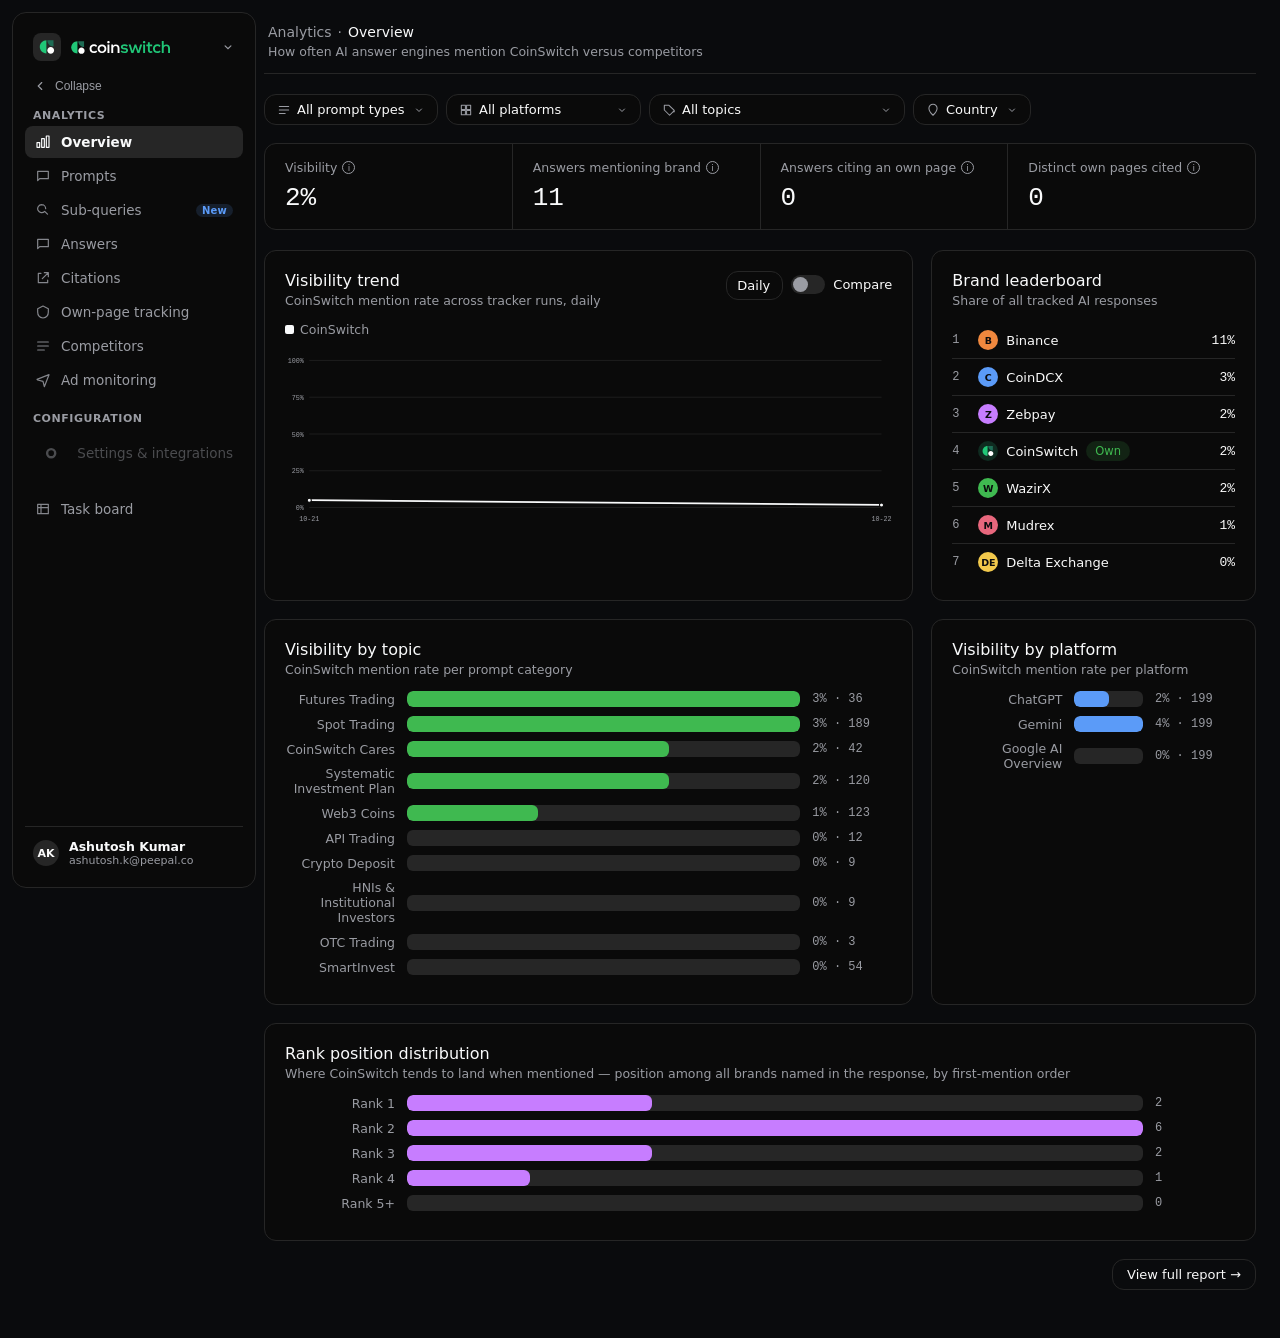
==== commit 4874b2be: "Rerun tracker with real data, remove mock data, fix logos and nav order - track.py rerun across all " ====
--- a/index.html
+++ b/index.html
@@ -72,7 +72,7 @@
         <div class="card-head">
           <div>
             <h2 class="card-title">Rank position distribution</h2>
-            <p class="card-sub">Where CoinSwitch tends to land when mentioned — rank is simulated for this demo (not tracked by the pipeline yet), derived deterministically per response</p>
+            <p class="card-sub">Where CoinSwitch tends to land when mentioned — position among all brands named in the response, by first-mention order</p>
           </div>
         </div>
         <div id="rank-bars"></div>
@@ -86,7 +86,6 @@
 </div>
 
 <script src="assets/data.js"></script>
-<script src="assets/mock-data.js"></script>
 <script>
 async function init() {
   renderNav('index.html');
@@ -128,16 +127,16 @@
     const ownRuns = fr.filter(r => r.mentions.includes(OWN));
     const mentionRate = totalRuns ? Math.round((ownRuns.length / totalRuns) * 100) : 0;
 
-    // mock-derived metrics the real pipeline doesn't capture
-    const ownPages = mockOwnPages();
-    const ownPagesCited = ownPages.reduce((n, p) => n + p.citations, 0);
-    const pagesWithMentions = ownPages.filter(p => p.mentions > 0).length;
+    // own-domain citation metrics, from citations extracted by track.py
+    const ownCitations = fr.flatMap(r => (r.citations || []).filter(c => isOwnDomain(c.domain)));
+    const ownCitedRuns = fr.filter(r => (r.citations || []).some(c => isOwnDomain(c.domain))).length;
+    const distinctOwnPages = new Set(ownCitations.map(c => c.url)).size;
 
     document.getElementById('metric-strip').innerHTML = [
       { label: 'Visibility', info: 'Share of filtered responses mentioning CoinSwitch', value: mentionRate + '%' },
       { label: 'Answers mentioning brand', info: 'Responses naming CoinSwitch', value: String(ownRuns.length) },
-      { label: 'Own pages cited (mock)', info: 'Simulated — citations.json not yet tracked by the pipeline', value: String(ownPagesCited) },
-      { label: 'Pages mentioning brand (mock)', info: 'Simulated own-page tracking sample', value: String(pagesWithMentions) },
+      { label: 'Answers citing an own page', info: 'Responses that cited at least one coinswitch.co URL', value: String(ownCitedRuns) },
+      { label: 'Distinct own pages cited', info: 'Unique coinswitch.co URLs cited across filtered responses', value: String(distinctOwnPages) },
     ].map(m => `
       <div class="metric-cell">
         <div class="metric-label">${esc(m.label)} <span class="info" title="${esc(m.info)}">i</span></div>
@@ -196,7 +195,7 @@
 
     // rank distribution (simulated — see card subtitle)
     const rankCounts = { '1': 0, '2': 0, '3': 0, '4': 0, '5+': 0 };
-    ownRuns.forEach(r => { const rk = String(mockRank(r, OWN)); if (rankCounts[rk] !== undefined) rankCounts[rk]++; });
+    ownRuns.forEach(r => { const rk = String(realRank(r, OWN)); if (rankCounts[rk] !== undefined) rankCounts[rk]++; });
     const maxRank = Math.max(1, ...Object.values(rankCounts));
     document.getElementById('rank-bars').innerHTML = ownRuns.length ? Object.entries(rankCounts).map(([rk, c]) => `
       <div class="bar-row">
--- a/assets/style.css
+++ b/assets/style.css
@@ -109,10 +109,19 @@
 .workspace-mark {
   display: inline-flex; align-items: center; justify-content: center;
   width: 28px; height: 28px; border-radius: 8px;
-  background: var(--foreground); color: #0A0B0D;
-  font-size: 12px; font-weight: 700; flex-shrink: 0;
-}
+  background: var(--muted); flex-shrink: 0;
+}
+.workspace-mark img { width: 16px; height: 16px; }
 .workspace-name { font-size: 13.5px; font-weight: 600; color: var(--title); flex: 1; }
+.workspace-wordmark { height: 15px; width: auto; flex: 1; object-fit: contain; object-position: left; }
+.brand-logo-circle {
+  display: inline-flex; align-items: center; justify-content: center;
+  width: 20px; height: 20px; border-radius: 999px; flex-shrink: 0;
+  background: #0f2b20;
+}
+.brand-logo-circle img { width: 12px; height: 12px; }
+.brand-logo-circle.lg { width: 28px; height: 28px; }
+.brand-logo-circle.lg img { width: 16px; height: 16px; }
 .workspace-switch .chev { width: 14px; height: 14px; color: var(--muted-fg); }
 .sidebar-collapse {
   display: flex; align-items: center; gap: 8px;
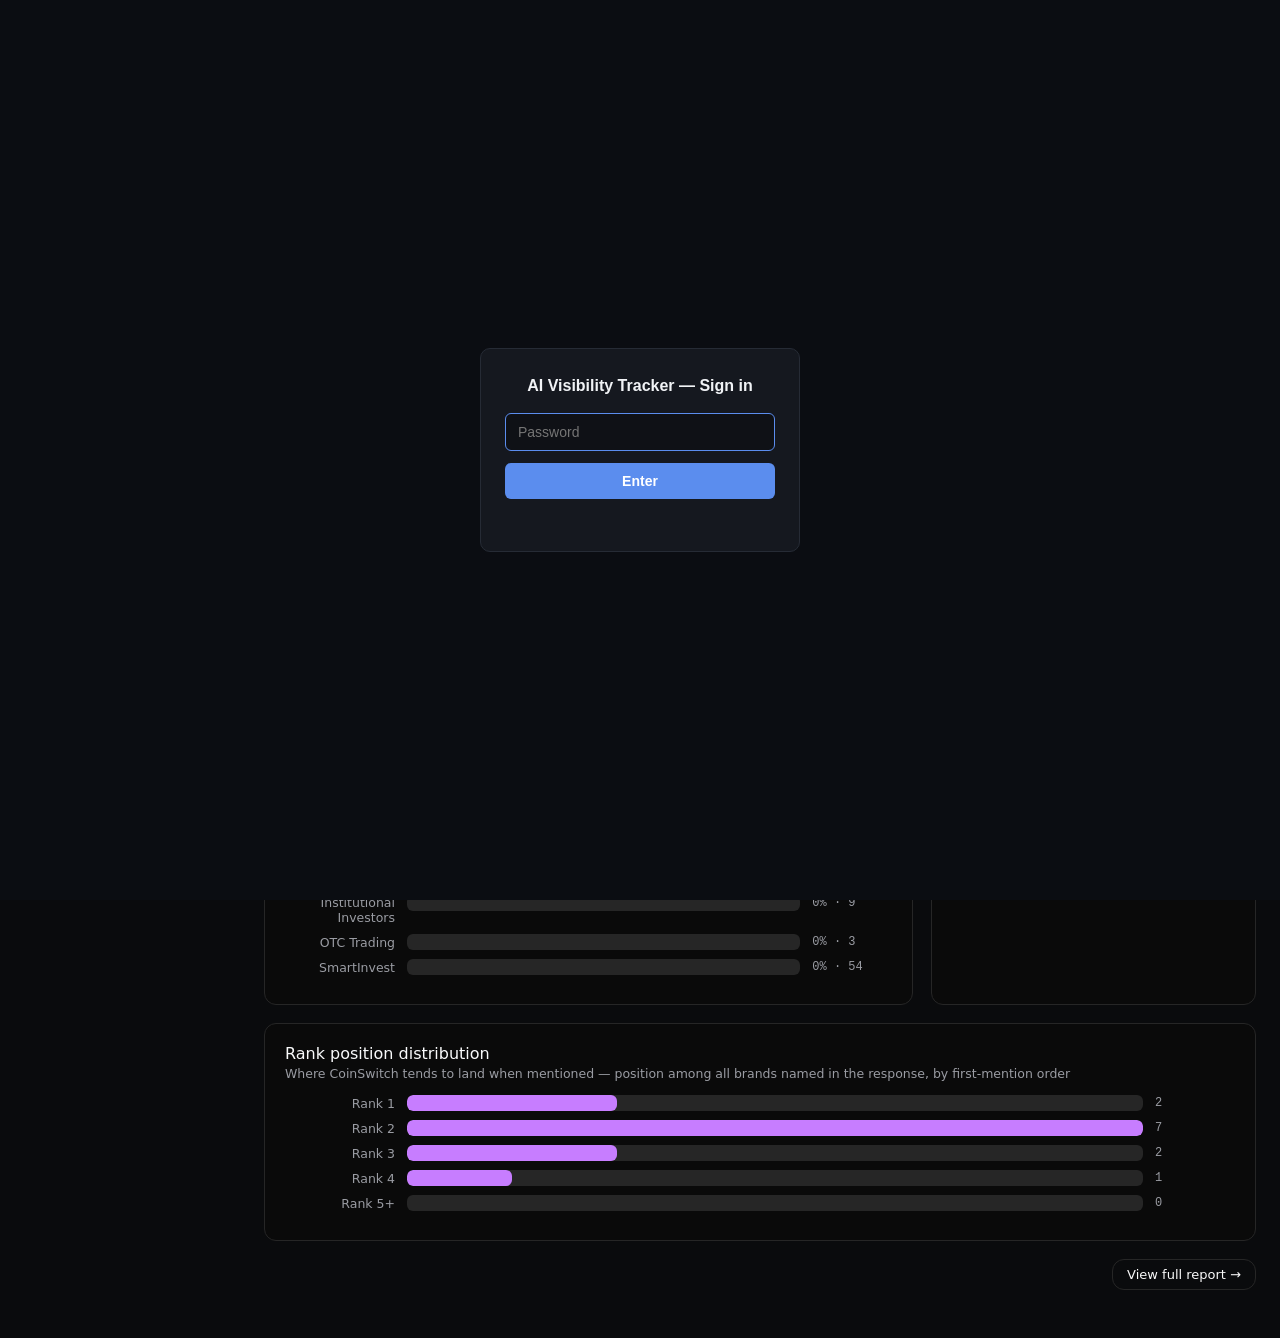
==== commit ebd18dda: "Add password gate login to all tracker pages Co-Authored-By: Claude Sonnet 5 <noreply@anthropic.com>" ====
--- a/index.html
+++ b/index.html
@@ -1,6 +1,7 @@
 <!DOCTYPE html>
 <html lang="en">
 <head>
+<script src="assets/auth.js"></script>
 <meta charset="UTF-8">
 <meta name="viewport" content="width=device-width, initial-scale=1.0">
 <title>AI Visibility Tracker — Overview</title>
--- a/assets/style.css
+++ b/assets/style.css
@@ -122,6 +122,9 @@
 .brand-logo-circle img { width: 12px; height: 12px; }
 .brand-logo-circle.lg { width: 28px; height: 28px; }
 .brand-logo-circle.lg img { width: 16px; height: 16px; }
+.brand-logo-circle.competitor { background: #fff; }
+.brand-logo-circle.competitor img { width: 14px; height: 14px; object-fit: contain; }
+.brand-logo-circle.competitor.lg img { width: 18px; height: 18px; }
 .workspace-switch .chev { width: 14px; height: 14px; color: var(--muted-fg); }
 .sidebar-collapse {
   display: flex; align-items: center; gap: 8px;
@@ -384,6 +387,20 @@
 }
 .tip-bubble::after { content: ''; position: absolute; top: -6px; left: 18px; width: 12px; height: 12px; background: var(--foreground); transform: rotate(45deg); }
 .tip-bubble .tip-dismiss { display: block; margin-top: 8px; font-size: 11.5px; text-decoration: underline; cursor: pointer; }
+
+/* ---------------- Chart tooltip ---------------- */
+.chart-wrap { position: relative; }
+.chart-tooltip {
+  position: absolute; pointer-events: none; z-index: 20; background: var(--card);
+  border: 1px solid var(--border); border-radius: 8px; padding: 8px 10px; font-size: 12px;
+  line-height: 1.5; box-shadow: 0 4px 16px rgba(0,0,0,0.25); white-space: nowrap; opacity: 0;
+  transition: opacity 0.08s ease; transform: translate(-50%, -100%);
+}
+.chart-tooltip-date { color: var(--muted-fg); font-size: 11px; margin-bottom: 4px; font-family: var(--font-mono); }
+.chart-tooltip-row { display: flex; align-items: center; gap: 6px; }
+.chart-tooltip-dot { width: 7px; height: 7px; border-radius: 50%; flex: none; }
+.chart-tooltip-name { color: var(--foreground); }
+.chart-tooltip-val { color: var(--title); font-weight: 600; margin-left: auto; padding-left: 10px; font-family: var(--font-mono); }
 
 /* ---------------- Kanban ---------------- */
 .kanban-board { display: grid; grid-template-columns: repeat(4, minmax(260px, 1fr)); gap: 14px; overflow-x: auto; }
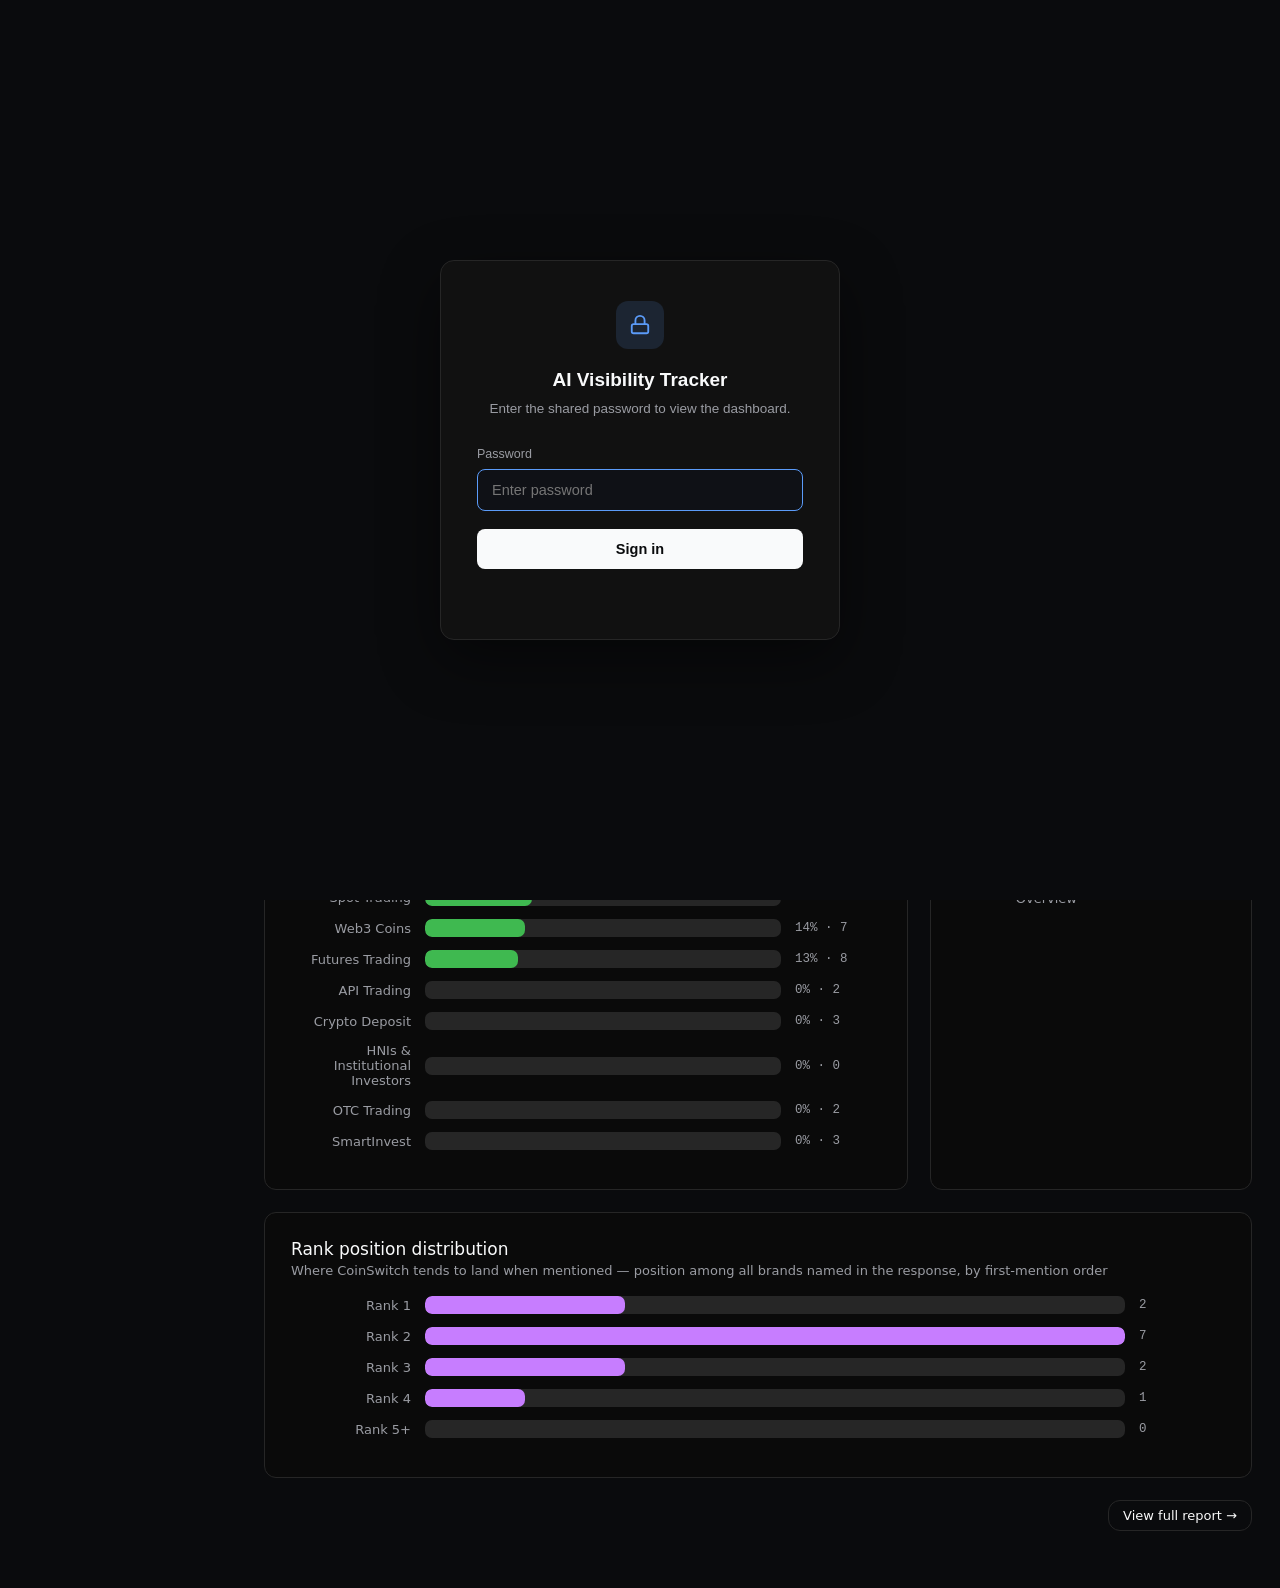
==== commit 2a95a6b4: "Loosen up dashboard spacing, redesign login screen, exclude no-brand-mention runs from visibility % " ====
--- a/index.html
+++ b/index.html
@@ -123,9 +123,10 @@
 
   async function renderAll() {
     const fr = filteredRuns();
-    const totalRuns = fr.length;
+    const anyMentionRuns = withAnyMention(fr);
+    const totalRuns = anyMentionRuns.length;
     const uniquePrompts = new Set(fr.map(r => r.prompt)).size;
-    const ownRuns = fr.filter(r => r.mentions.includes(OWN));
+    const ownRuns = anyMentionRuns.filter(r => r.mentions.includes(OWN));
     const mentionRate = totalRuns ? Math.round((ownRuns.length / totalRuns) * 100) : 0;
 
     // own-domain citation metrics, from citations extracted by track.py
@@ -134,7 +135,7 @@
     const distinctOwnPages = new Set(ownCitations.map(c => c.url)).size;
 
     document.getElementById('metric-strip').innerHTML = [
-      { label: 'Visibility', info: 'Share of filtered responses mentioning CoinSwitch', value: mentionRate + '%' },
+      { label: 'Visibility', info: 'Share of brand-relevant responses (those naming any brand) mentioning CoinSwitch', value: mentionRate + '%' },
       { label: 'Answers mentioning brand', info: 'Responses naming CoinSwitch', value: String(ownRuns.length) },
       { label: 'Answers citing an own page', info: 'Responses that cited at least one coinswitch.co URL', value: String(ownCitedRuns) },
       { label: 'Distinct own pages cited', info: 'Unique coinswitch.co URLs cited across filtered responses', value: String(distinctOwnPages) },
@@ -153,7 +154,7 @@
     renderTrendChart(document.getElementById('trend-chart'), history, competitors, { compareOn, ownBrand: OWN });
 
     // leaderboard
-    const counts = brandCounts(competitors, fr);
+    const counts = brandCounts(competitors, anyMentionRuns);
     const sorted = competitors.map(c => ({ name: c, count: counts[c] || 0, pct: totalRuns ? Math.round(((counts[c] || 0) / totalRuns) * 100) : 0 }))
       .sort((a, b) => b.count - a.count);
     document.getElementById('leaderboard').innerHTML = totalRuns ? sorted.map((d, i) => `
@@ -166,7 +167,7 @@
 
     // topic-wise visibility (own brand mention rate per category)
     const topicRows = categories.map(cat => {
-      const catRuns = fr.filter(r => r.category === cat);
+      const catRuns = withAnyMention(fr.filter(r => r.category === cat));
       const pct = catRuns.length ? Math.round((catRuns.filter(r => r.mentions.includes(OWN)).length / catRuns.length) * 100) : 0;
       return { name: cat, pct, count: catRuns.length };
     }).sort((a, b) => b.pct - a.pct);
@@ -181,7 +182,7 @@
 
     // platform-wise visibility (own brand)
     const platRows = platforms.map(p => {
-      const pRuns = fr.filter(r => r.platform === p);
+      const pRuns = withAnyMention(fr.filter(r => r.platform === p));
       const pct = pRuns.length ? Math.round((pRuns.filter(r => r.mentions.includes(OWN)).length / pRuns.length) * 100) : 0;
       return { name: p, pct, count: pRuns.length };
     });
--- a/assets/style.css
+++ b/assets/style.css
@@ -51,7 +51,7 @@
 
 /* ---------------- App shell ---------------- */
 .app-shell { display: flex; min-height: 100vh; }
-.main-area { flex: 1; min-width: 0; padding: 16px 24px 48px 0; }
+.main-area { flex: 1; min-width: 0; padding: 24px 28px 56px 0; }
 body.has-sidebar .main-area { margin-left: 264px; }
 .content-wrap { max-width: 1280px; }
 .content-wrap.full-bleed { max-width: none; }
@@ -233,13 +233,13 @@
 /* ---------------- Metric strip ---------------- */
 .metric-strip {
   display: flex; border: 1px solid var(--border); background: var(--card);
-  border-radius: var(--radius-lg); margin-bottom: 20px; overflow: hidden; flex-wrap: wrap;
-}
-.metric-cell { flex: 1; min-width: 160px; padding: 16px 20px; position: relative; }
+  border-radius: var(--radius-lg); margin-bottom: 24px; overflow: hidden; flex-wrap: wrap;
+}
+.metric-cell { flex: 1; min-width: 190px; padding: 22px 26px; position: relative; }
 .metric-cell + .metric-cell { border-left: 1px solid var(--border); }
-.metric-label { display: flex; align-items: center; gap: 5px; font-size: 12.5px; color: var(--muted-fg); margin-bottom: 8px; }
-.metric-label .info { width: 13px; height: 13px; border-radius: 999px; border: 1px solid var(--muted-fg); color: var(--muted-fg); font-size: 9px; display: inline-flex; align-items: center; justify-content: center; cursor: help; flex-shrink: 0; }
-.metric-value { font-family: var(--font-mono); font-size: 26px; font-weight: 500; color: var(--title); }
+.metric-label { display: flex; align-items: center; gap: 6px; font-size: 13px; color: var(--muted-fg); margin-bottom: 12px; }
+.metric-label .info { width: 14px; height: 14px; border-radius: 999px; border: 1px solid var(--muted-fg); color: var(--muted-fg); font-size: 9px; display: inline-flex; align-items: center; justify-content: center; cursor: help; flex-shrink: 0; }
+.metric-value { font-family: var(--font-mono); font-size: 30px; font-weight: 500; color: var(--title); }
 .metric-delta { font-size: 11.5px; margin-top: 4px; color: var(--muted-fg); }
 .metric-delta.up { color: var(--green); }
 .metric-delta.down { color: var(--orange); }
@@ -247,14 +247,14 @@
 /* ---------------- Cards / grid ---------------- */
 .card {
   background: var(--card); border: 1px solid var(--border); border-radius: var(--radius-lg);
-  padding: 20px; margin-bottom: 18px;
-}
-.card-head { display: flex; align-items: flex-start; justify-content: space-between; gap: 12px; margin-bottom: 14px; }
-.card-title { font-size: 16px; font-weight: 500; color: var(--title); margin: 0; }
-.card-sub { font-size: 12.5px; color: var(--muted-fg); margin: 3px 0 0; }
+  padding: 26px; margin-bottom: 22px;
+}
+.card-head { display: flex; align-items: flex-start; justify-content: space-between; gap: 12px; margin-bottom: 18px; }
+.card-title { font-size: 17px; font-weight: 500; color: var(--title); margin: 0; }
+.card-sub { font-size: 13px; color: var(--muted-fg); margin: 4px 0 0; }
 .card-tools { display: flex; gap: 8px; align-items: center; flex-wrap: wrap; }
 
-.content-grid { display: grid; grid-template-columns: 2fr 1fr; gap: 18px; align-items: stretch; }
+.content-grid { display: grid; grid-template-columns: 2fr 1fr; gap: 22px; align-items: stretch; }
 @media (max-width: 980px) { .content-grid { grid-template-columns: 1fr; } }
 
 .legend { display: flex; flex-wrap: wrap; gap: 14px; margin-bottom: 14px; }
@@ -262,18 +262,18 @@
 .legend-dot { width: 9px; height: 9px; border-radius: 2px; flex-shrink: 0; }
 
 /* leaderboard */
-.leader-row { display: flex; align-items: center; gap: 10px; padding: 8px 0; border-bottom: 1px solid var(--border); }
+.leader-row { display: flex; align-items: center; gap: 12px; padding: 11px 0; border-bottom: 1px solid var(--border); }
 .leader-row:last-child { border-bottom: none; }
-.leader-rank { width: 16px; font-size: 12px; color: var(--muted-fg); font-family: var(--font-mono); flex-shrink: 0; }
-.leader-name { flex: 1; min-width: 0; font-size: 13px; display: flex; align-items: center; gap: 8px; }
-.leader-value { font-family: var(--font-mono); font-size: 13px; color: var(--foreground); flex-shrink: 0; }
+.leader-rank { width: 18px; font-size: 12.5px; color: var(--muted-fg); font-family: var(--font-mono); flex-shrink: 0; }
+.leader-name { flex: 1; min-width: 0; font-size: 13.5px; display: flex; align-items: center; gap: 8px; }
+.leader-value { font-family: var(--font-mono); font-size: 13.5px; color: var(--foreground); flex-shrink: 0; }
 
 /* distribution bars */
-.bar-row { display: flex; align-items: center; gap: 12px; margin-bottom: 9px; }
-.bar-row .name { width: 110px; flex-shrink: 0; font-size: 12.5px; color: var(--muted-fg); text-align: right; }
-.bar-track { flex: 1; background: var(--muted); border-radius: 6px; height: 16px; position: relative; overflow: hidden; }
-.bar-fill { height: 100%; border-radius: 6px; }
-.bar-row .count { width: 80px; flex-shrink: 0; font-size: 12px; color: var(--muted-fg); font-family: var(--font-mono); }
+.bar-row { display: flex; align-items: center; gap: 14px; margin-bottom: 13px; }
+.bar-row .name { width: 120px; flex-shrink: 0; font-size: 13px; color: var(--muted-fg); text-align: right; }
+.bar-track { flex: 1; background: var(--muted); border-radius: 7px; height: 18px; position: relative; overflow: hidden; }
+.bar-fill { height: 100%; border-radius: 7px; }
+.bar-row .count { width: 86px; flex-shrink: 0; font-size: 12.5px; color: var(--muted-fg); font-family: var(--font-mono); }
 
 /* avatars / brand initials */
 .brand-pill { display: inline-flex; align-items: center; gap: 7px; }
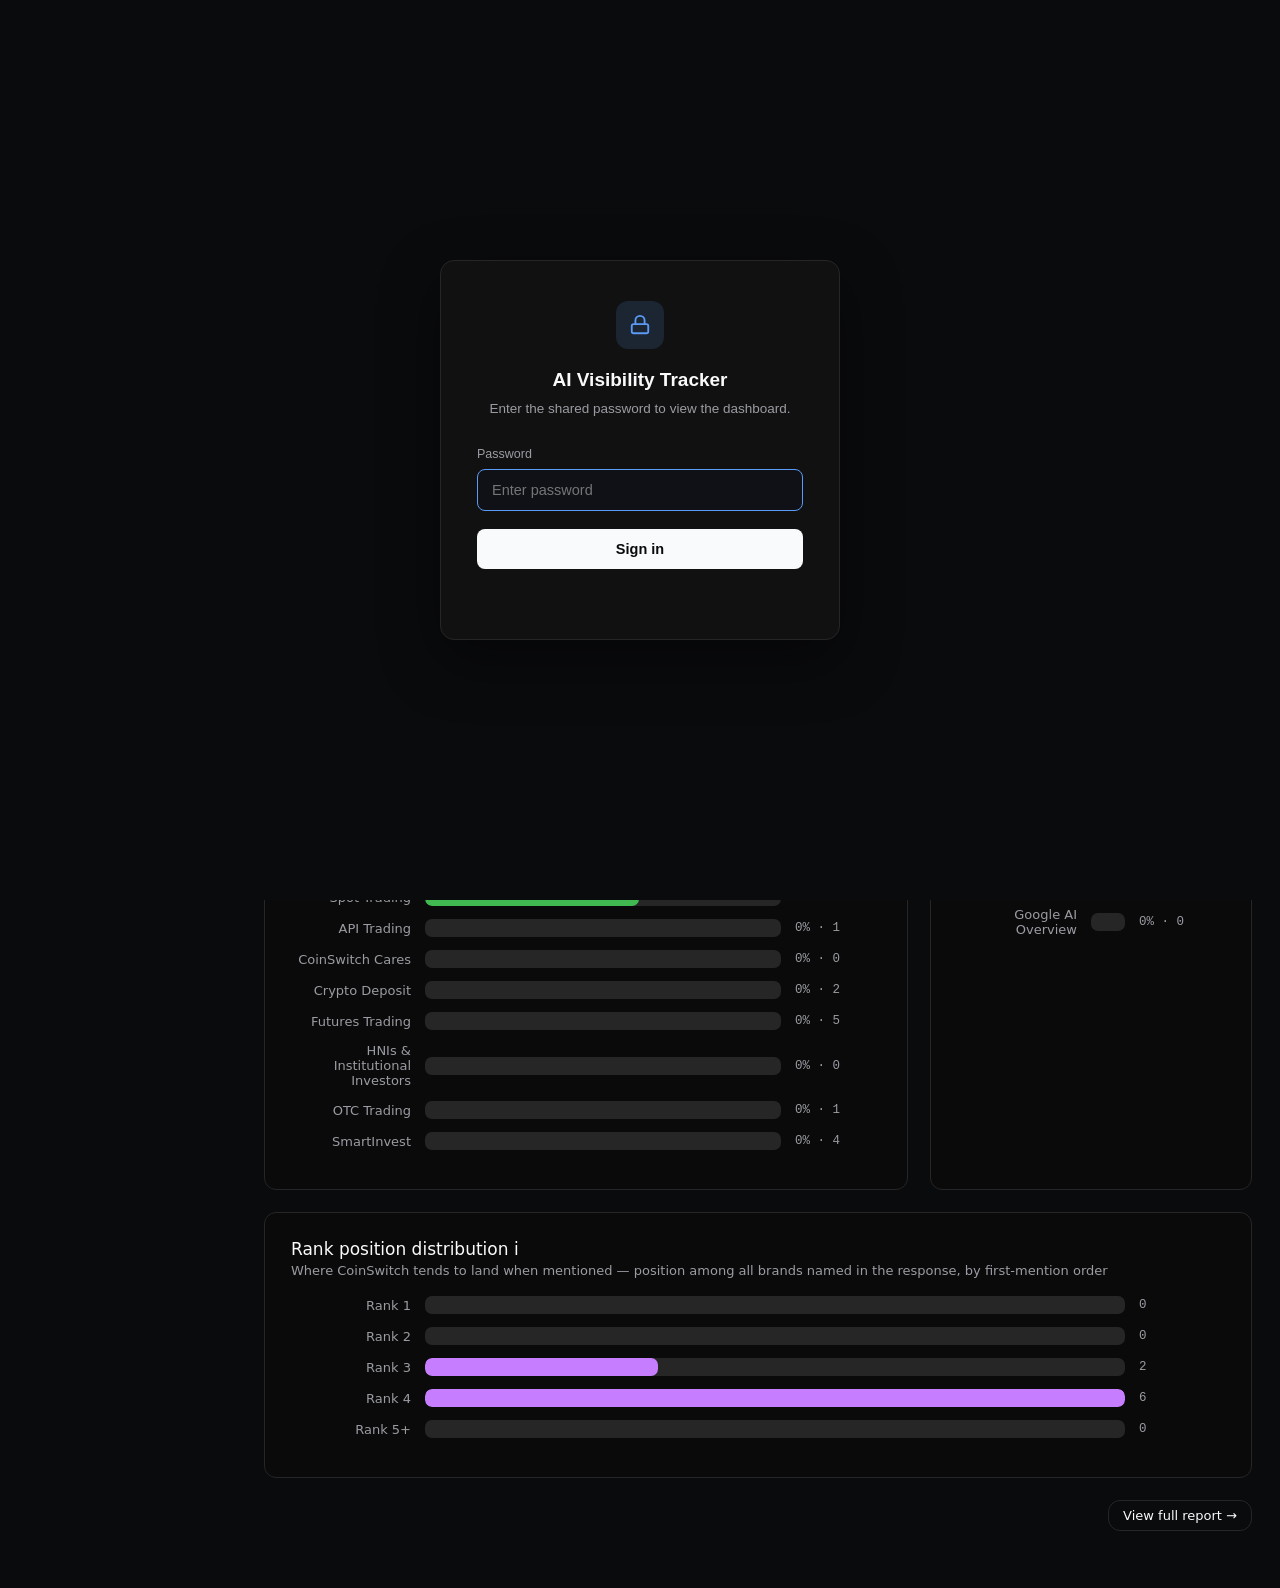
==== commit 32b31f20: "Add Claude as a tracked platform, brand filter on prompts, overview tooltips Fixed the Anthropic API" ====
--- a/index.html
+++ b/index.html
@@ -23,7 +23,7 @@
         <div class="card">
           <div class="card-head">
             <div>
-              <h2 class="card-title">Visibility trend</h2>
+              <h2 class="card-title">Visibility trend <span class="info" title="Daily share of brand-relevant responses that mention CoinSwitch, tracked over time">i</span></h2>
               <p class="card-sub">CoinSwitch mention rate across tracker runs, daily</p>
             </div>
             <div class="card-tools">
@@ -40,7 +40,7 @@
         <div class="card">
           <div class="card-head">
             <div>
-              <h2 class="card-title">Brand leaderboard</h2>
+              <h2 class="card-title">Brand leaderboard <span class="info" title="Every tracked brand ranked by the share of brand-relevant responses that mention it">i</span></h2>
               <p class="card-sub">Share of all tracked AI responses</p>
             </div>
           </div>
@@ -52,7 +52,7 @@
         <div class="card">
           <div class="card-head">
             <div>
-              <h2 class="card-title">Visibility by topic</h2>
+              <h2 class="card-title">Visibility by topic <span class="info" title="CoinSwitch mention rate broken down by prompt category/topic">i</span></h2>
               <p class="card-sub">CoinSwitch mention rate per prompt category</p>
             </div>
           </div>
@@ -61,7 +61,7 @@
         <div class="card">
           <div class="card-head">
             <div>
-              <h2 class="card-title">Visibility by platform</h2>
+              <h2 class="card-title">Visibility by platform <span class="info" title="CoinSwitch mention rate broken down by AI platform (ChatGPT, Claude, Gemini, etc.)">i</span></h2>
               <p class="card-sub">CoinSwitch mention rate per platform</p>
             </div>
           </div>
@@ -72,7 +72,7 @@
       <div class="card">
         <div class="card-head">
           <div>
-            <h2 class="card-title">Rank position distribution</h2>
+            <h2 class="card-title">Rank position distribution <span class="info" title="How many of CoinSwitch's mentions landed at each rank, by the order brands were first named in the response">i</span></h2>
             <p class="card-sub">Where CoinSwitch tends to land when mentioned — position among all brands named in the response, by first-mention order</p>
           </div>
         </div>
@@ -96,15 +96,13 @@
   const { competitors, platforms, runs } = data;
   const OWN = competitors.includes(OWN_BRAND) ? OWN_BRAND : competitors[0];
 
-  // filters (date range / prompt type / platform / topic / country)
+  // filters (date range / platform / topic / country)
   const bar = document.getElementById('filter-bar');
   const spacer = bar.querySelector('.filter-spacer');
   const categories = [...new Set(runs.map(r => r.category).filter(Boolean))].sort();
-  const fType = buildFilterPill(bar, 'type', 'All prompt types', ['Branded', 'Non-branded']);
   const fPlatform = buildFilterPill(bar, 'platform', 'All platforms', platforms);
   const fTopic = buildFilterPill(bar, 'topic', 'All topics', categories);
   const fCountry = buildFilterPill(bar, 'country', 'Country', ['India']);
-  bar.insertBefore(fType.closest('.filter-pill'), spacer);
   bar.insertBefore(fPlatform.closest('.filter-pill'), spacer);
   bar.insertBefore(fTopic.closest('.filter-pill'), spacer);
   bar.insertBefore(fCountry.closest('.filter-pill'), spacer);
@@ -116,8 +114,7 @@
   function filteredRuns() {
     return runs.filter(r =>
       (!fPlatform.value || r.platform === fPlatform.value) &&
-      (!fTopic.value || r.category === fTopic.value) &&
-      (!fType.value || classifyPromptType(r.prompt, competitors) === fType.value)
+      (!fTopic.value || r.category === fTopic.value)
     );
   }
 
@@ -209,7 +206,7 @@
   }
 
   setMetaLine(data);
-  [fType, fPlatform, fTopic, fCountry].forEach(el => el.addEventListener('change', renderAll));
+  [fPlatform, fTopic, fCountry].forEach(el => el.addEventListener('change', renderAll));
   renderAll();
 }
 init();
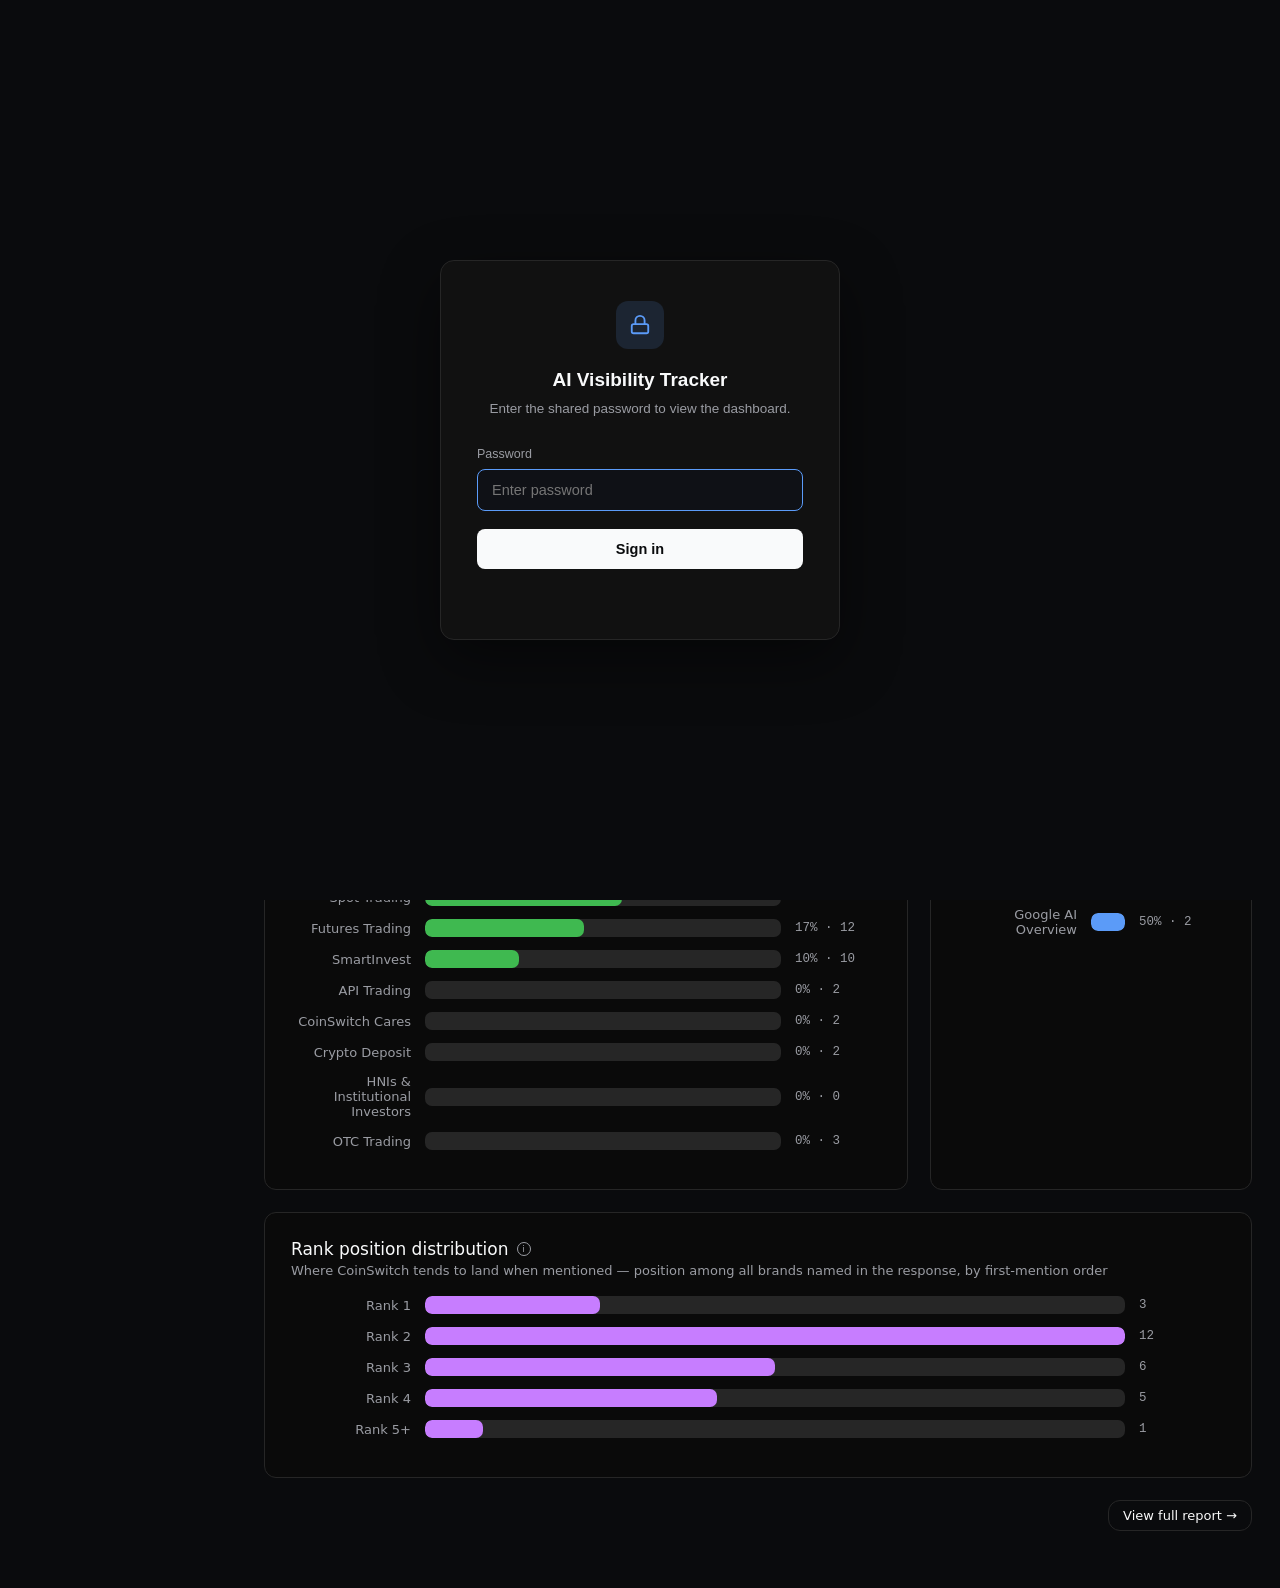
==== commit 47532891: "Fix tooltip rendering, remove overview brand filter, refresh tracker data - Fix info-icon tooltips: " ====
--- a/index.html
+++ b/index.html
@@ -5,7 +5,7 @@
 <meta charset="UTF-8">
 <meta name="viewport" content="width=device-width, initial-scale=1.0">
 <title>AI Visibility Tracker — Overview</title>
-<link rel="stylesheet" href="assets/style.css">
+<link rel="stylesheet" href="assets/style.css?v=2">
 </head>
 <body>
 <div class="app-shell">
@@ -23,7 +23,7 @@
         <div class="card">
           <div class="card-head">
             <div>
-              <h2 class="card-title">Visibility trend <span class="info" title="Daily share of brand-relevant responses that mention CoinSwitch, tracked over time">i</span></h2>
+              <h2 class="card-title">Visibility trend <span class="info" data-tip="Daily share of brand-relevant responses that mention CoinSwitch, tracked over time">i</span></h2>
               <p class="card-sub">CoinSwitch mention rate across tracker runs, daily</p>
             </div>
             <div class="card-tools">
@@ -40,7 +40,7 @@
         <div class="card">
           <div class="card-head">
             <div>
-              <h2 class="card-title">Brand leaderboard <span class="info" title="Every tracked brand ranked by the share of brand-relevant responses that mention it">i</span></h2>
+              <h2 class="card-title">Brand leaderboard <span class="info" data-tip="Every tracked brand ranked by the share of brand-relevant responses that mention it">i</span></h2>
               <p class="card-sub">Share of all tracked AI responses</p>
             </div>
           </div>
@@ -52,7 +52,7 @@
         <div class="card">
           <div class="card-head">
             <div>
-              <h2 class="card-title">Visibility by topic <span class="info" title="CoinSwitch mention rate broken down by prompt category/topic">i</span></h2>
+              <h2 class="card-title">Visibility by topic <span class="info" data-tip="CoinSwitch mention rate broken down by prompt category/topic">i</span></h2>
               <p class="card-sub">CoinSwitch mention rate per prompt category</p>
             </div>
           </div>
@@ -61,7 +61,7 @@
         <div class="card">
           <div class="card-head">
             <div>
-              <h2 class="card-title">Visibility by platform <span class="info" title="CoinSwitch mention rate broken down by AI platform (ChatGPT, Claude, Gemini, etc.)">i</span></h2>
+              <h2 class="card-title">Visibility by platform <span class="info" data-tip="CoinSwitch mention rate broken down by AI platform (ChatGPT, Claude, Gemini, etc.)">i</span></h2>
               <p class="card-sub">CoinSwitch mention rate per platform</p>
             </div>
           </div>
@@ -72,7 +72,7 @@
       <div class="card">
         <div class="card-head">
           <div>
-            <h2 class="card-title">Rank position distribution <span class="info" title="How many of CoinSwitch's mentions landed at each rank, by the order brands were first named in the response">i</span></h2>
+            <h2 class="card-title">Rank position distribution <span class="info" data-tip="How many of CoinSwitch's mentions landed at each rank, by the order brands were first named in the response">i</span></h2>
             <p class="card-sub">Where CoinSwitch tends to land when mentioned — position among all brands named in the response, by first-mention order</p>
           </div>
         </div>
@@ -138,7 +138,7 @@
       { label: 'Distinct own pages cited', info: 'Unique coinswitch.co URLs cited across filtered responses', value: String(distinctOwnPages) },
     ].map(m => `
       <div class="metric-cell">
-        <div class="metric-label">${esc(m.label)} <span class="info" title="${esc(m.info)}">i</span></div>
+        <div class="metric-label">${esc(m.label)} <span class="info" data-tip="${esc(m.info)}">i</span></div>
         <div class="metric-value mono">${esc(m.value)}</div>
       </div>
     `).join('');
--- a/assets/style.css
+++ b/assets/style.css
@@ -233,12 +233,25 @@
 /* ---------------- Metric strip ---------------- */
 .metric-strip {
   display: flex; border: 1px solid var(--border); background: var(--card);
-  border-radius: var(--radius-lg); margin-bottom: 24px; overflow: hidden; flex-wrap: wrap;
+  border-radius: var(--radius-lg); margin-bottom: 24px; flex-wrap: wrap;
 }
 .metric-cell { flex: 1; min-width: 190px; padding: 22px 26px; position: relative; }
 .metric-cell + .metric-cell { border-left: 1px solid var(--border); }
 .metric-label { display: flex; align-items: center; gap: 6px; font-size: 13px; color: var(--muted-fg); margin-bottom: 12px; }
-.metric-label .info { width: 14px; height: 14px; border-radius: 999px; border: 1px solid var(--muted-fg); color: var(--muted-fg); font-size: 9px; display: inline-flex; align-items: center; justify-content: center; cursor: help; flex-shrink: 0; }
+.info { width: 14px; height: 14px; border-radius: 999px; border: 1px solid var(--muted-fg); color: var(--muted-fg); font-size: 9px; display: inline-flex; align-items: center; justify-content: center; cursor: help; flex-shrink: 0; position: relative; }
+.info[data-tip]:hover::after {
+  content: attr(data-tip);
+  position: absolute; bottom: calc(100% + 8px); left: 50%; transform: translateX(-50%);
+  width: max-content; max-width: 260px; padding: 8px 10px; border-radius: 8px;
+  background: var(--title); color: var(--bg, #0A0B0D); font-size: 12px; font-weight: 400;
+  line-height: 1.4; text-align: left; white-space: normal; z-index: 50;
+  box-shadow: 0 8px 24px rgba(0,0,0,0.3); pointer-events: none;
+}
+.info[data-tip]:hover::before {
+  content: ''; position: absolute; bottom: calc(100% + 3px); left: 50%; transform: translateX(-50%);
+  border: 5px solid transparent; border-top-color: var(--title); z-index: 50; pointer-events: none;
+}
+.card-title { display: flex; align-items: center; gap: 8px; }
 .metric-value { font-family: var(--font-mono); font-size: 30px; font-weight: 500; color: var(--title); }
 .metric-delta { font-size: 11.5px; margin-top: 4px; color: var(--muted-fg); }
 .metric-delta.up { color: var(--green); }
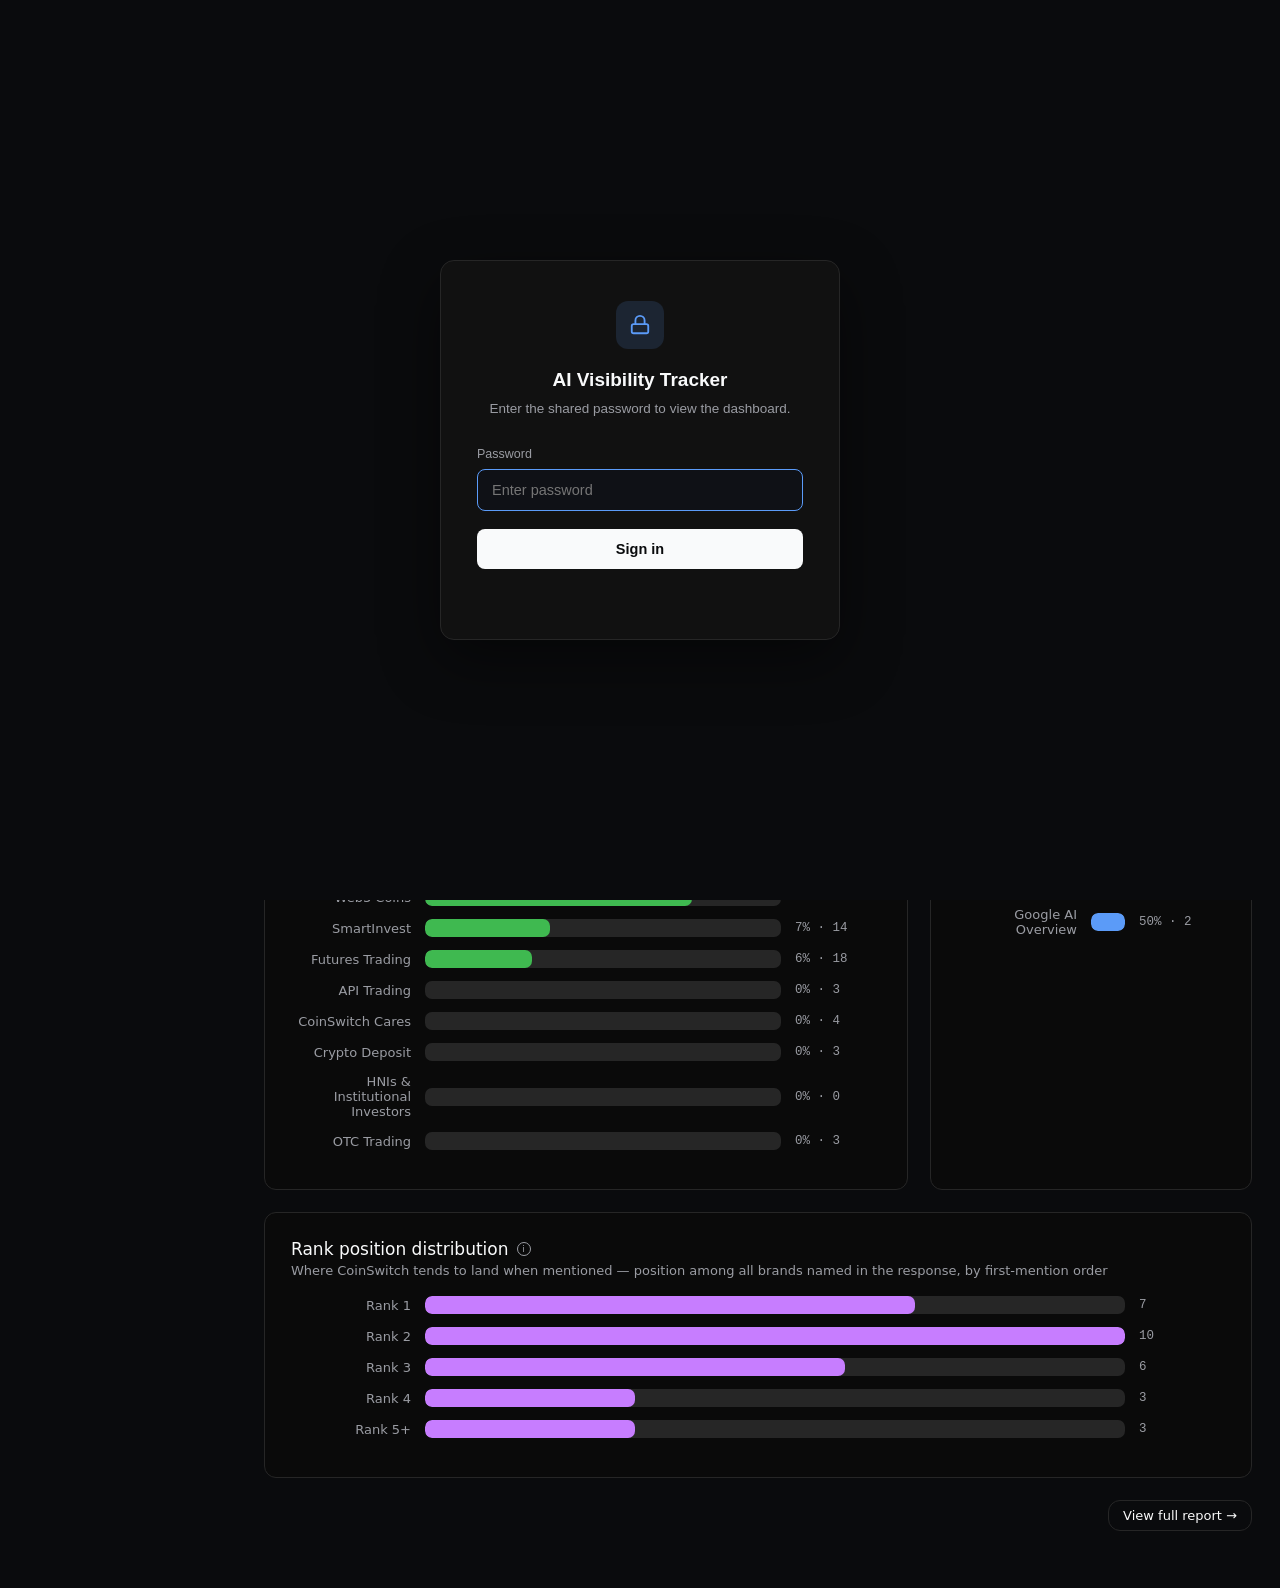
==== commit 4f5812ef: "Make dashboard brand-agnostic via OWN_BRAND/OWN_DOMAIN config Replace hardcoded "CoinSwitch" strings" ====
--- a/index.html
+++ b/index.html
@@ -23,8 +23,8 @@
         <div class="card">
           <div class="card-head">
             <div>
-              <h2 class="card-title">Visibility trend <span class="info" data-tip="Daily share of brand-relevant responses that mention CoinSwitch, tracked over time">i</span></h2>
-              <p class="card-sub">CoinSwitch mention rate across tracker runs, daily</p>
+              <h2 class="card-title">Visibility trend <span class="info" id="trend-info-tip" data-tip="">i</span></h2>
+              <p class="card-sub" id="trend-card-sub"></p>
             </div>
             <div class="card-tools">
               <label class="filter-pill" style="padding:6px 10px;">
@@ -52,8 +52,8 @@
         <div class="card">
           <div class="card-head">
             <div>
-              <h2 class="card-title">Visibility by topic <span class="info" data-tip="CoinSwitch mention rate broken down by prompt category/topic">i</span></h2>
-              <p class="card-sub">CoinSwitch mention rate per prompt category</p>
+              <h2 class="card-title">Visibility by topic <span class="info" id="topic-info-tip" data-tip="">i</span></h2>
+              <p class="card-sub" id="topic-card-sub"></p>
             </div>
           </div>
           <div id="topic-bars"></div>
@@ -61,8 +61,8 @@
         <div class="card">
           <div class="card-head">
             <div>
-              <h2 class="card-title">Visibility by platform <span class="info" data-tip="CoinSwitch mention rate broken down by AI platform (ChatGPT, Claude, Gemini, etc.)">i</span></h2>
-              <p class="card-sub">CoinSwitch mention rate per platform</p>
+              <h2 class="card-title">Visibility by platform <span class="info" id="platform-info-tip" data-tip="">i</span></h2>
+              <p class="card-sub" id="platform-card-sub"></p>
             </div>
           </div>
           <div id="platform-bars"></div>
@@ -72,8 +72,8 @@
       <div class="card">
         <div class="card-head">
           <div>
-            <h2 class="card-title">Rank position distribution <span class="info" data-tip="How many of CoinSwitch's mentions landed at each rank, by the order brands were first named in the response">i</span></h2>
-            <p class="card-sub">Where CoinSwitch tends to land when mentioned — position among all brands named in the response, by first-mention order</p>
+            <h2 class="card-title">Rank position distribution <span class="info" id="rank-info-tip" data-tip="">i</span></h2>
+            <p class="card-sub" id="rank-card-sub"></p>
           </div>
         </div>
         <div id="rank-bars"></div>
@@ -90,7 +90,15 @@
 <script>
 async function init() {
   renderNav('index.html');
-  renderTitleBar(document.getElementById('title-bar'), 'Analytics', 'Overview', 'How often AI answer engines mention CoinSwitch versus competitors');
+  renderTitleBar(document.getElementById('title-bar'), 'Analytics', 'Overview', `How often AI answer engines mention ${OWN_BRAND} versus competitors`);
+  document.getElementById('trend-info-tip').setAttribute('data-tip', `Daily share of brand-relevant responses that mention ${OWN_BRAND}, tracked over time`);
+  document.getElementById('trend-card-sub').textContent = `${OWN_BRAND} mention rate across tracker runs, daily`;
+  document.getElementById('topic-info-tip').setAttribute('data-tip', `${OWN_BRAND} mention rate broken down by prompt category/topic`);
+  document.getElementById('topic-card-sub').textContent = `${OWN_BRAND} mention rate per prompt category`;
+  document.getElementById('platform-info-tip').setAttribute('data-tip', `${OWN_BRAND} mention rate broken down by AI platform (ChatGPT, Claude, Gemini, etc.)`);
+  document.getElementById('platform-card-sub').textContent = `${OWN_BRAND} mention rate per platform`;
+  document.getElementById('rank-info-tip').setAttribute('data-tip', `How many of ${OWN_BRAND}'s mentions landed at each rank, by the order brands were first named in the response`);
+  document.getElementById('rank-card-sub').textContent = `Where ${OWN_BRAND} tends to land when mentioned — position among all brands named in the response, by first-mention order`;
 
   const data = await loadData();
   const { competitors, platforms, runs } = data;
@@ -132,10 +140,10 @@
     const distinctOwnPages = new Set(ownCitations.map(c => c.url)).size;
 
     document.getElementById('metric-strip').innerHTML = [
-      { label: 'Visibility', info: 'Share of brand-relevant responses (those naming any brand) mentioning CoinSwitch', value: mentionRate + '%' },
-      { label: 'Answers mentioning brand', info: 'Responses naming CoinSwitch', value: String(ownRuns.length) },
-      { label: 'Answers citing an own page', info: 'Responses that cited at least one coinswitch.co URL', value: String(ownCitedRuns) },
-      { label: 'Distinct own pages cited', info: 'Unique coinswitch.co URLs cited across filtered responses', value: String(distinctOwnPages) },
+      { label: 'Visibility', info: `Share of brand-relevant responses (those naming any brand) mentioning ${OWN_BRAND}`, value: mentionRate + '%' },
+      { label: 'Answers mentioning brand', info: `Responses naming ${OWN_BRAND}`, value: `${ownRuns.length} / ${totalRuns}` },
+      { label: 'Answers citing an own page', info: `Responses that cited at least one ${OWN_DOMAIN} URL`, value: String(ownCitedRuns) },
+      { label: 'Distinct own pages cited', info: `Unique ${OWN_DOMAIN} URLs cited across filtered responses`, value: String(distinctOwnPages) },
     ].map(m => `
       <div class="metric-cell">
         <div class="metric-label">${esc(m.label)} <span class="info" data-tip="${esc(m.info)}">i</span></div>
